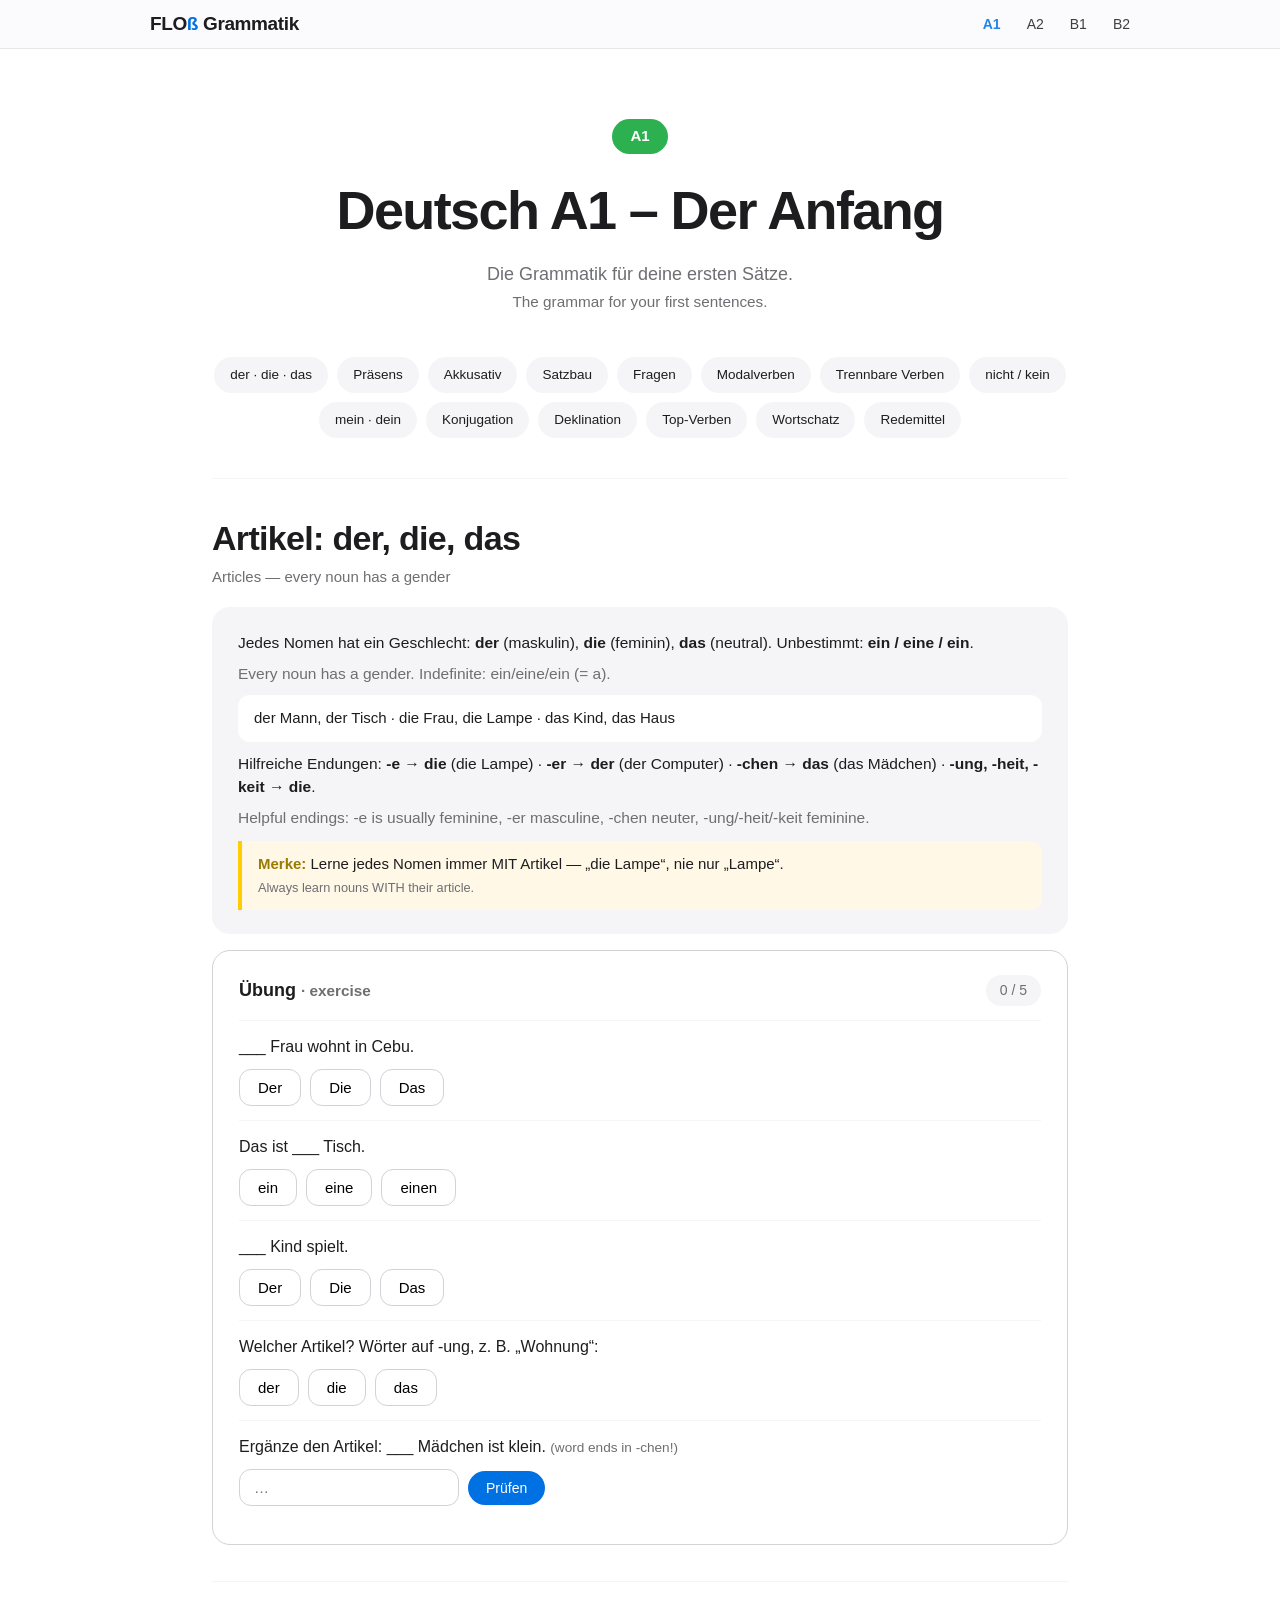
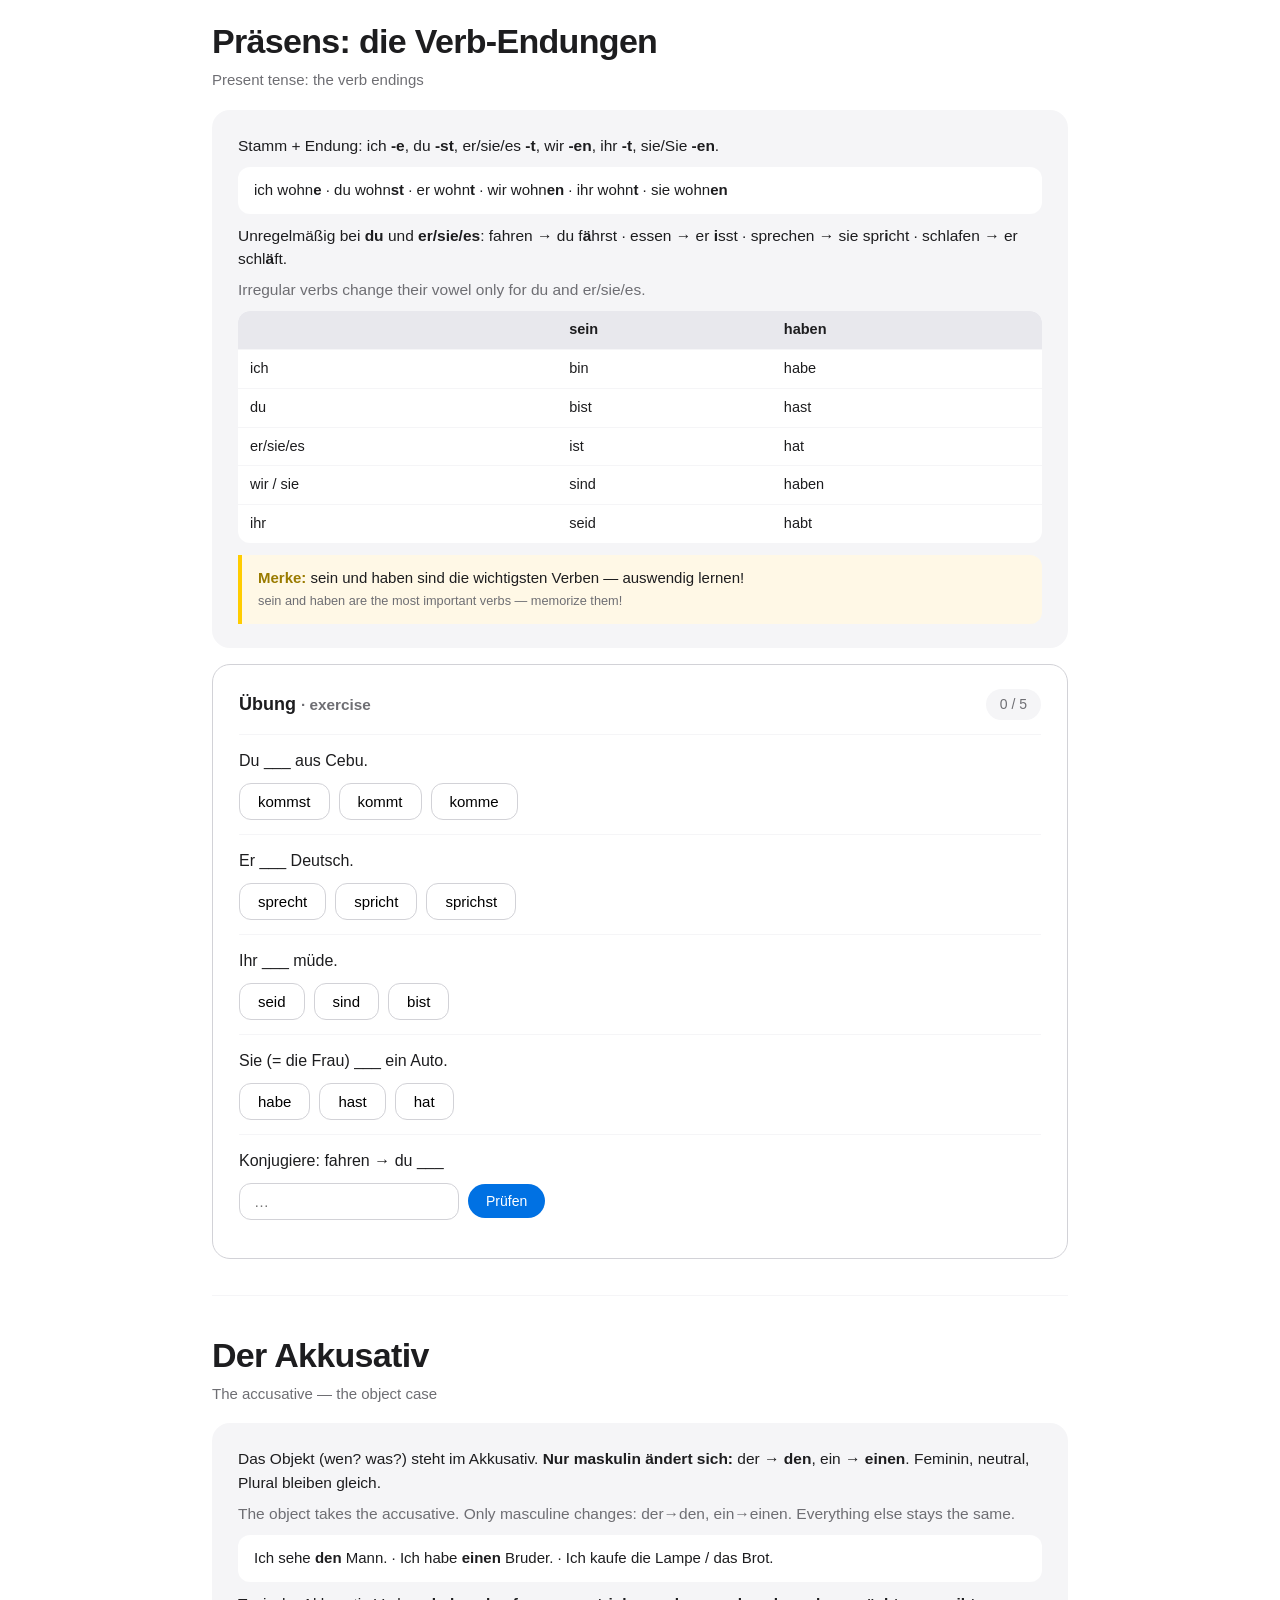
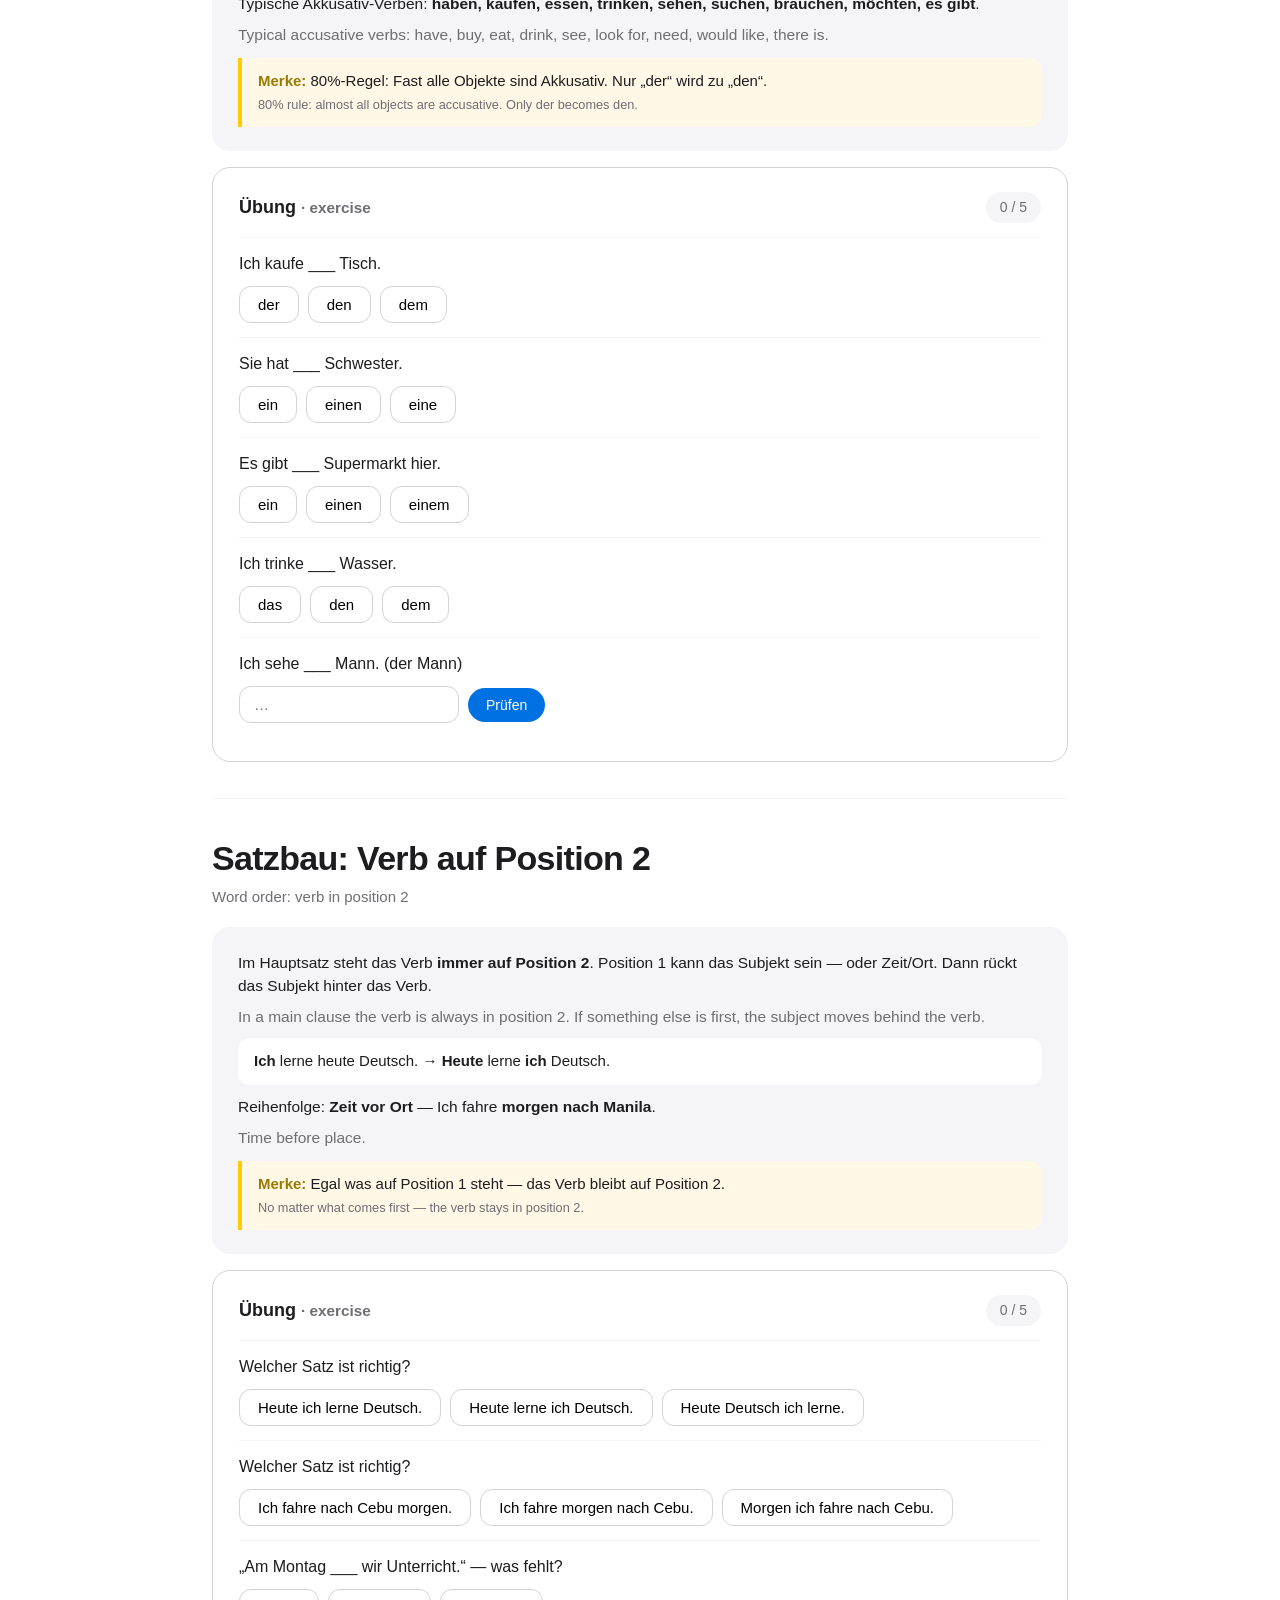
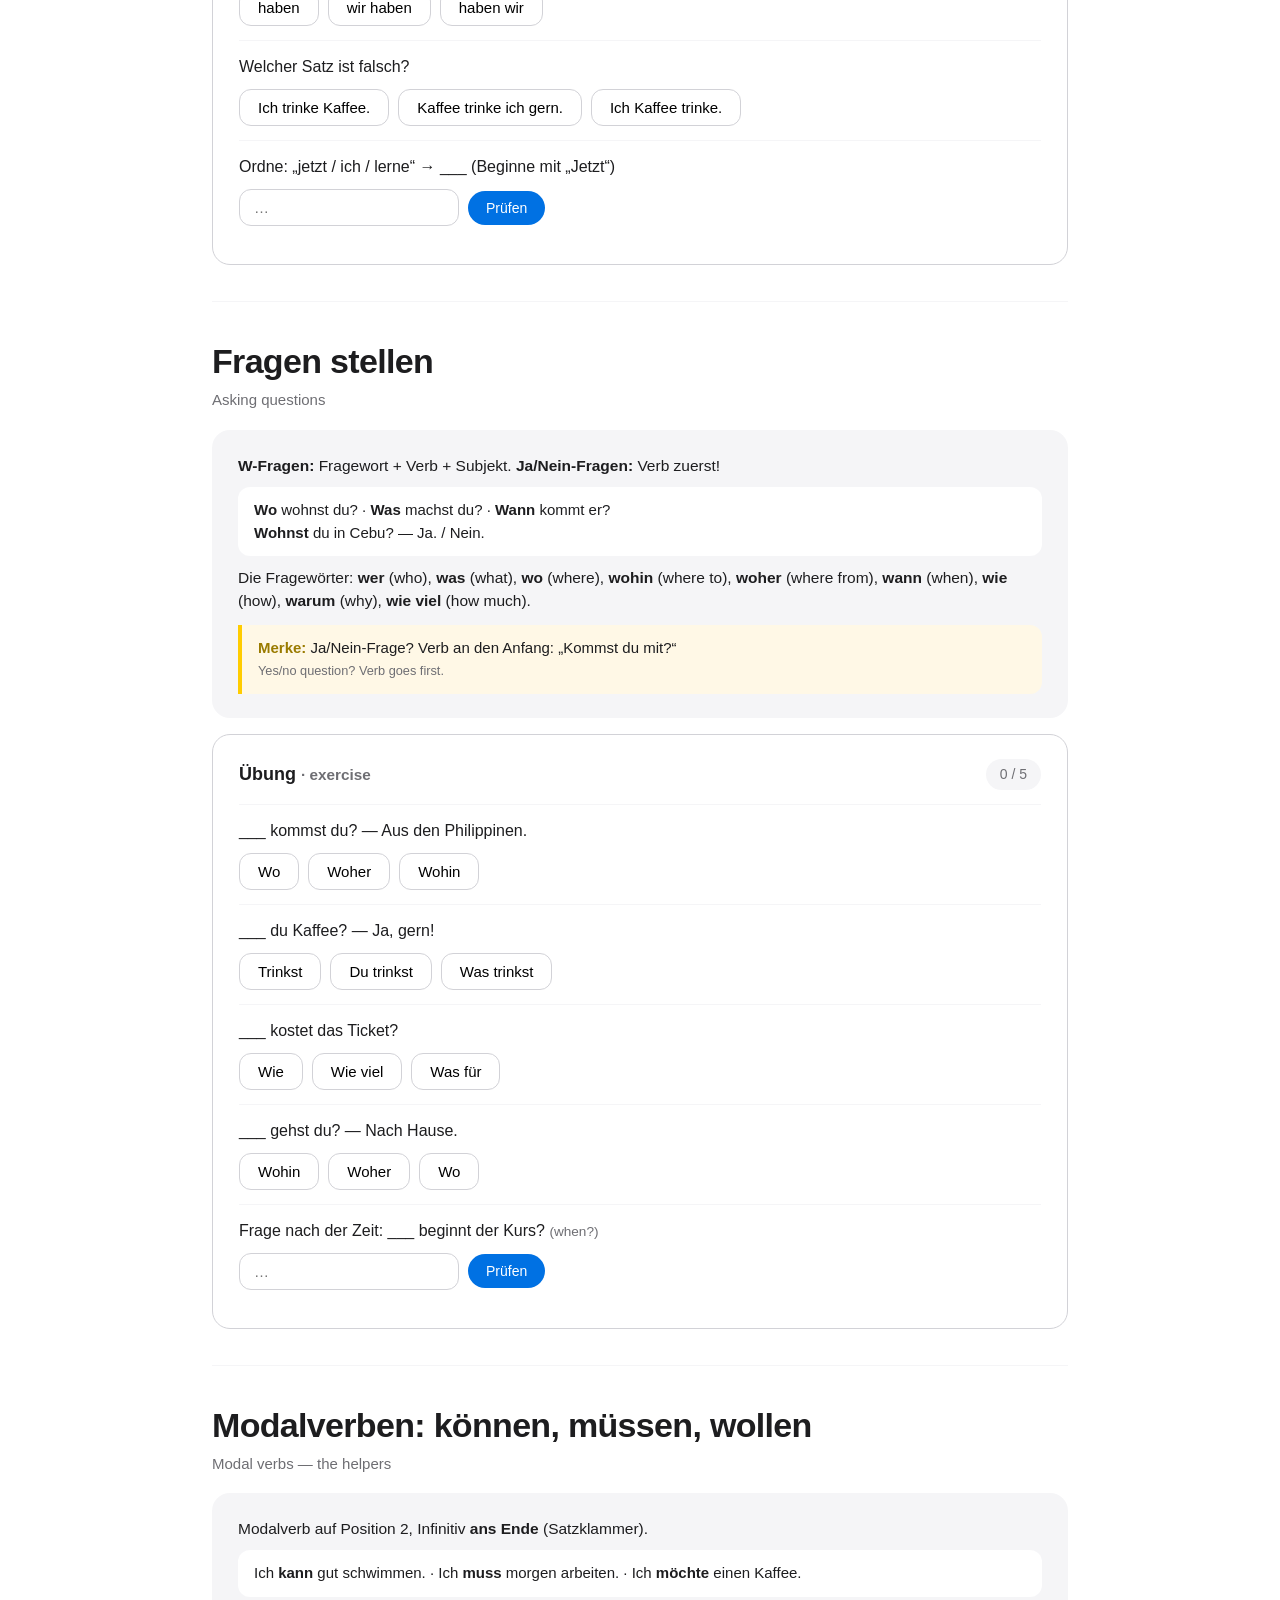
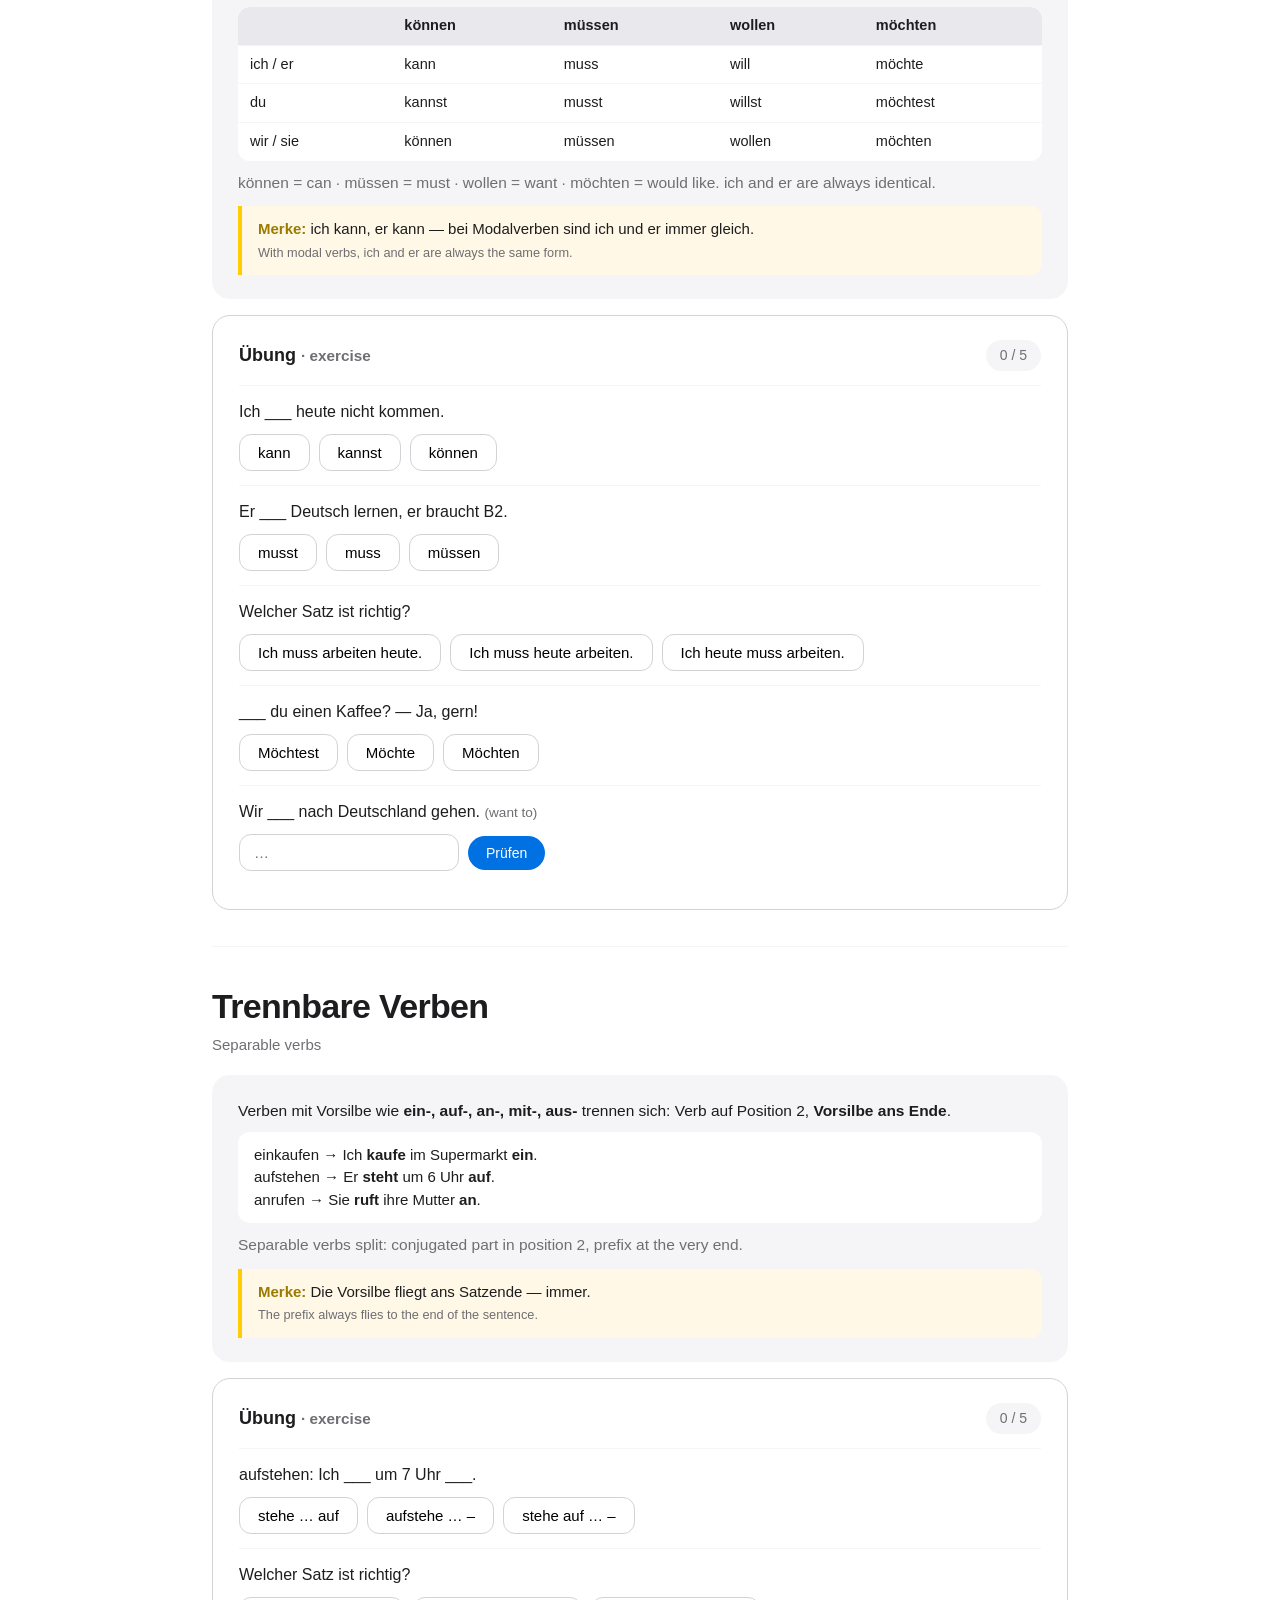
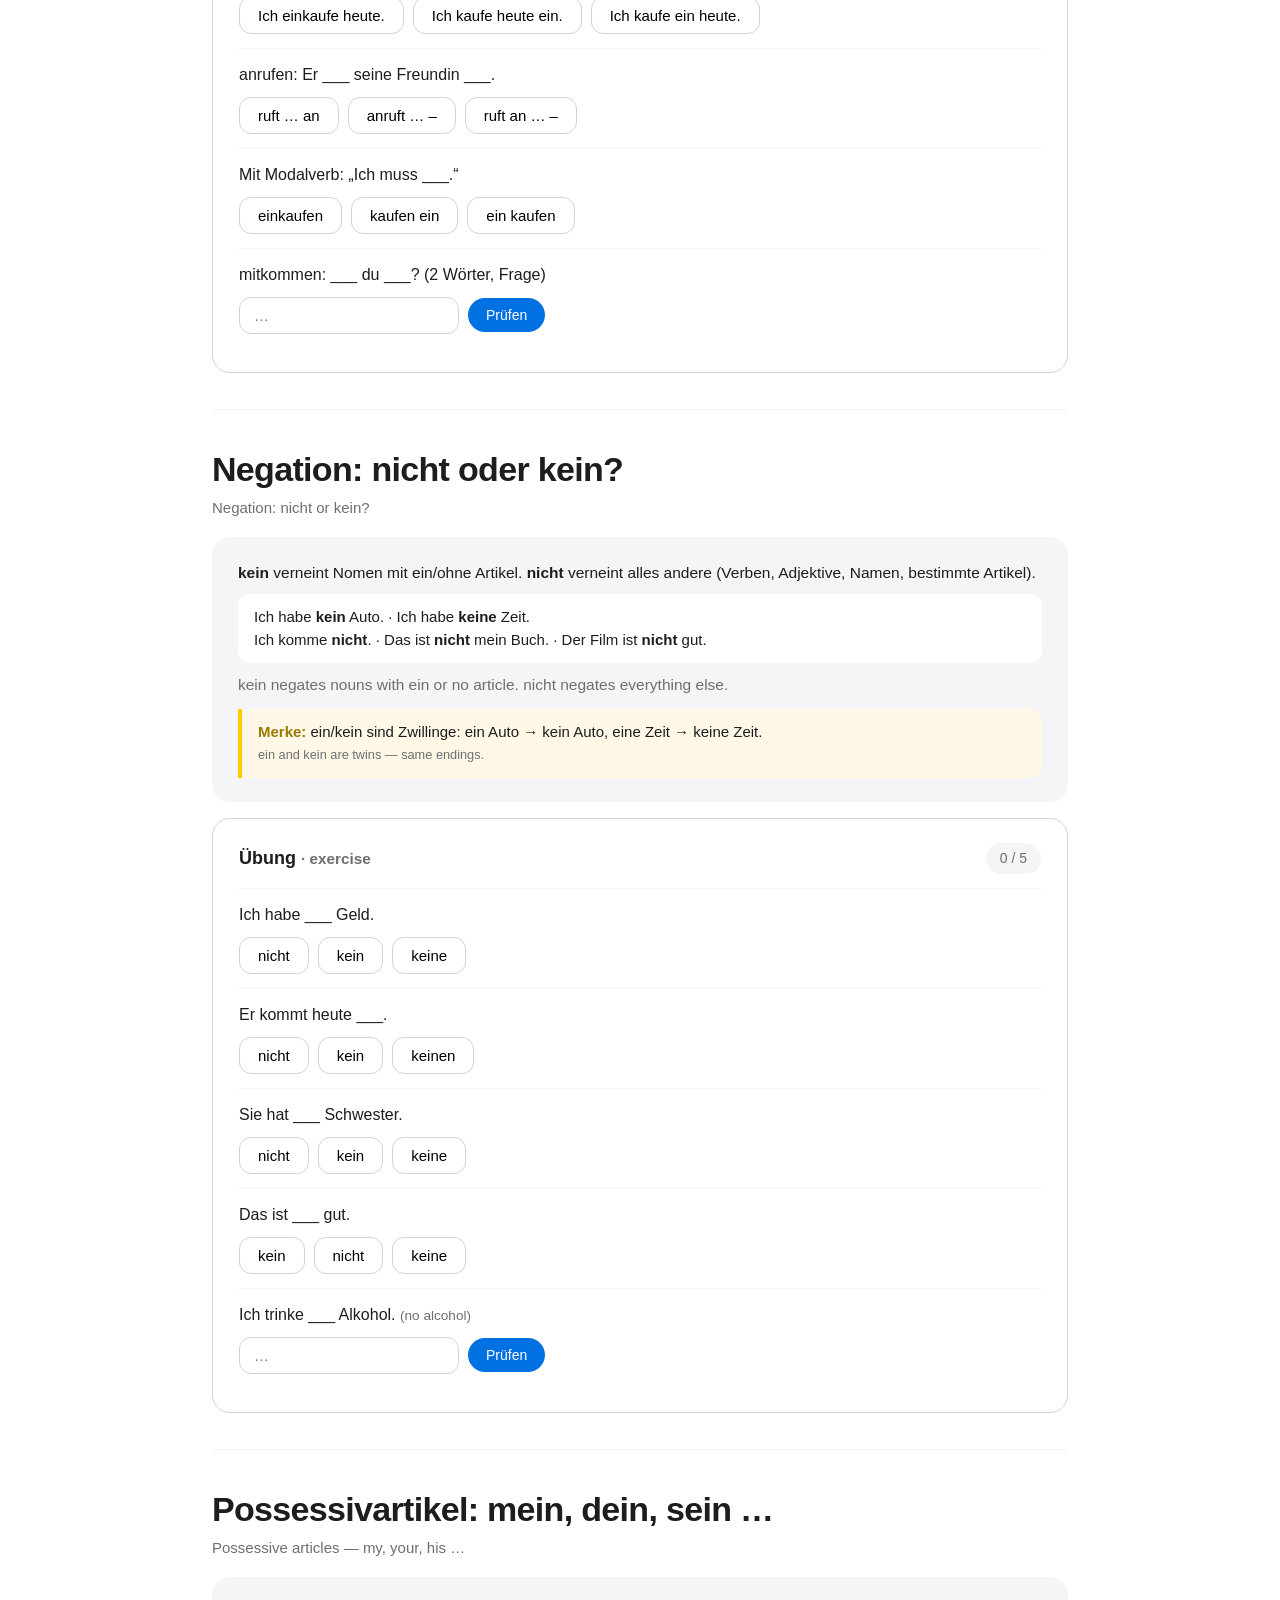
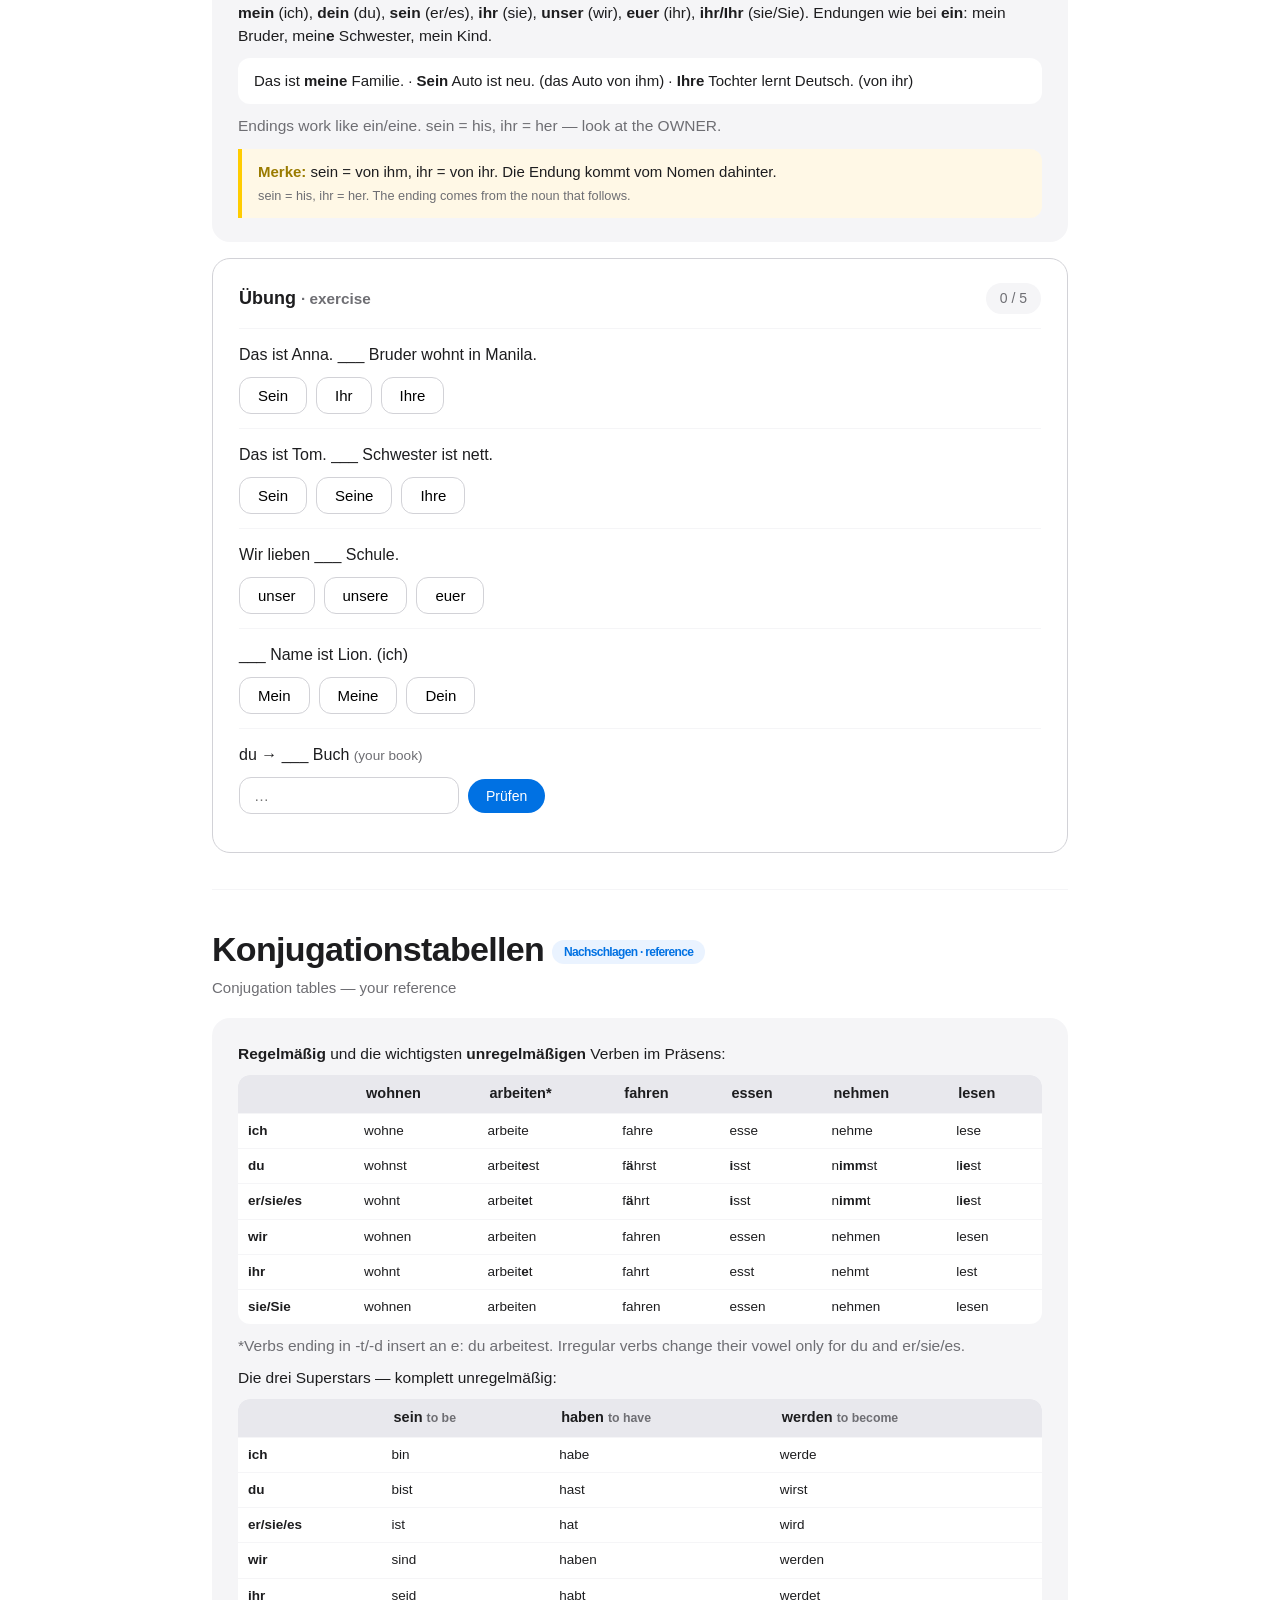
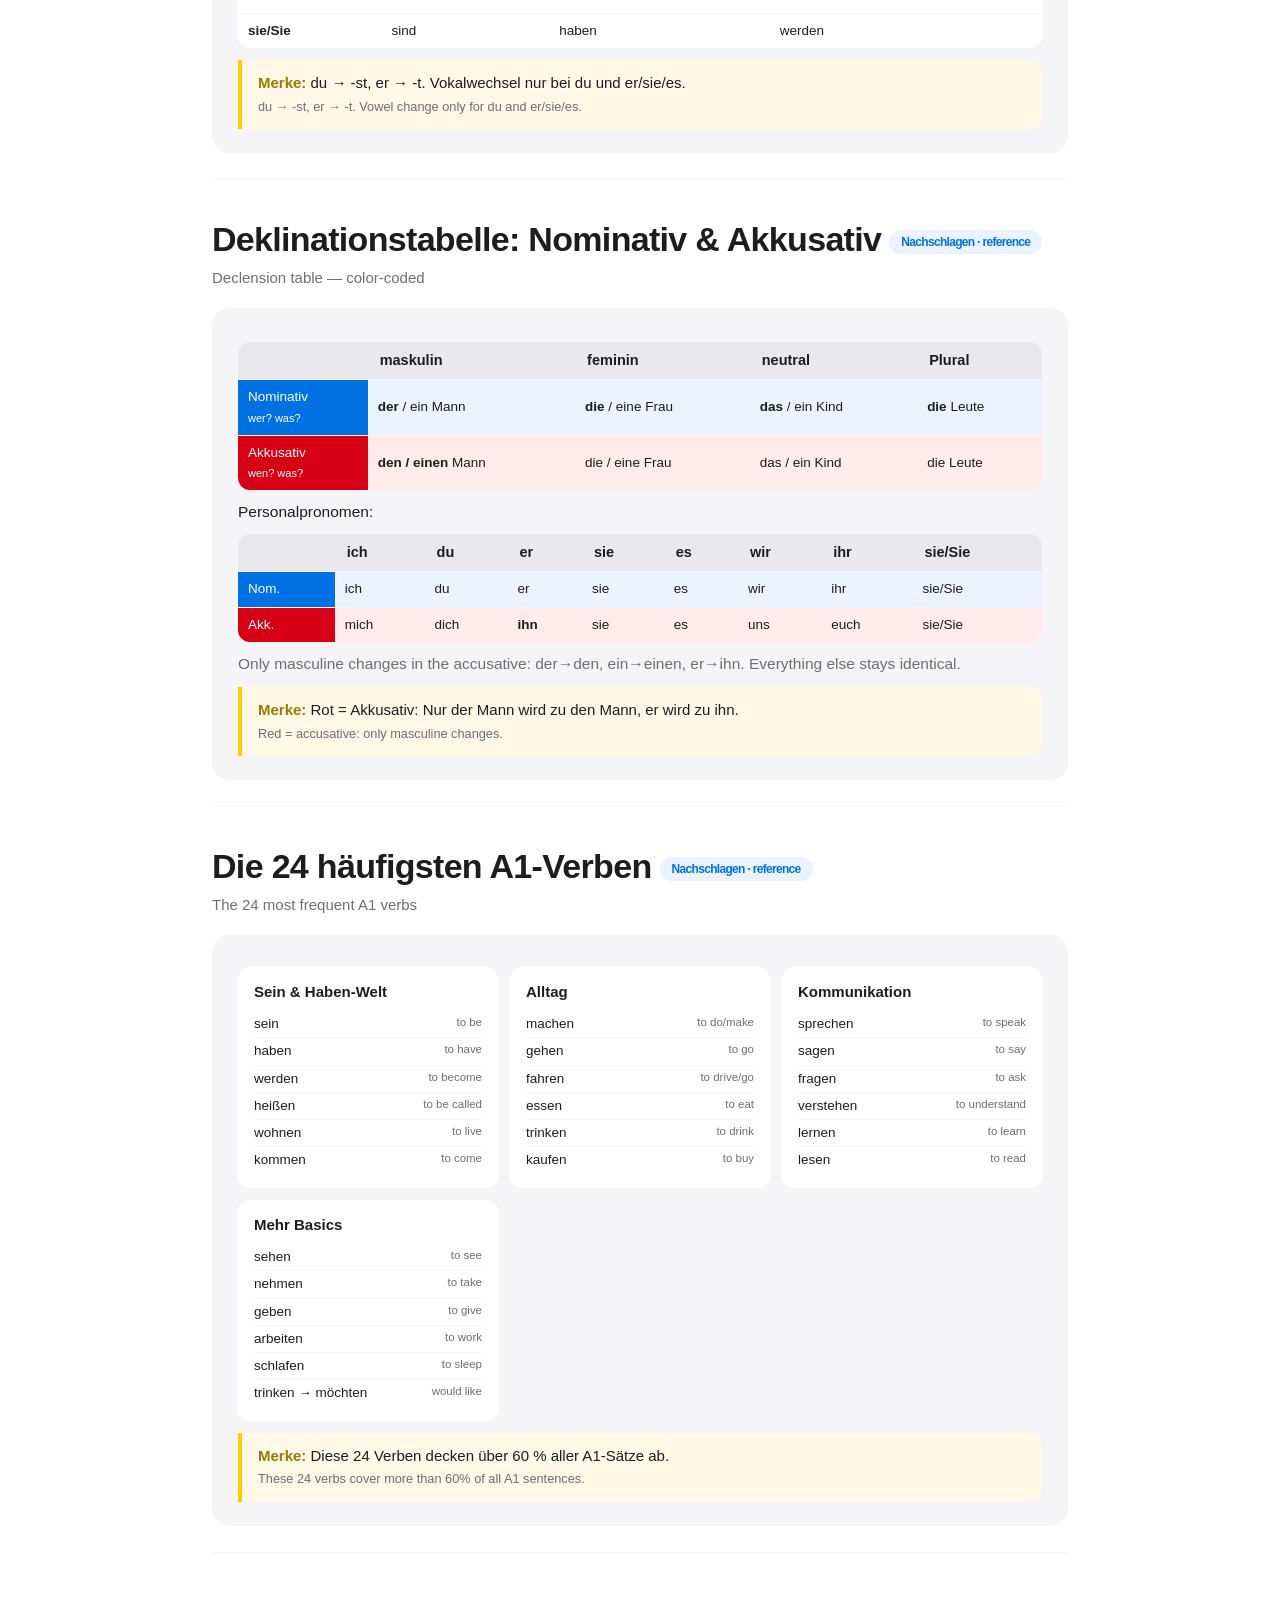
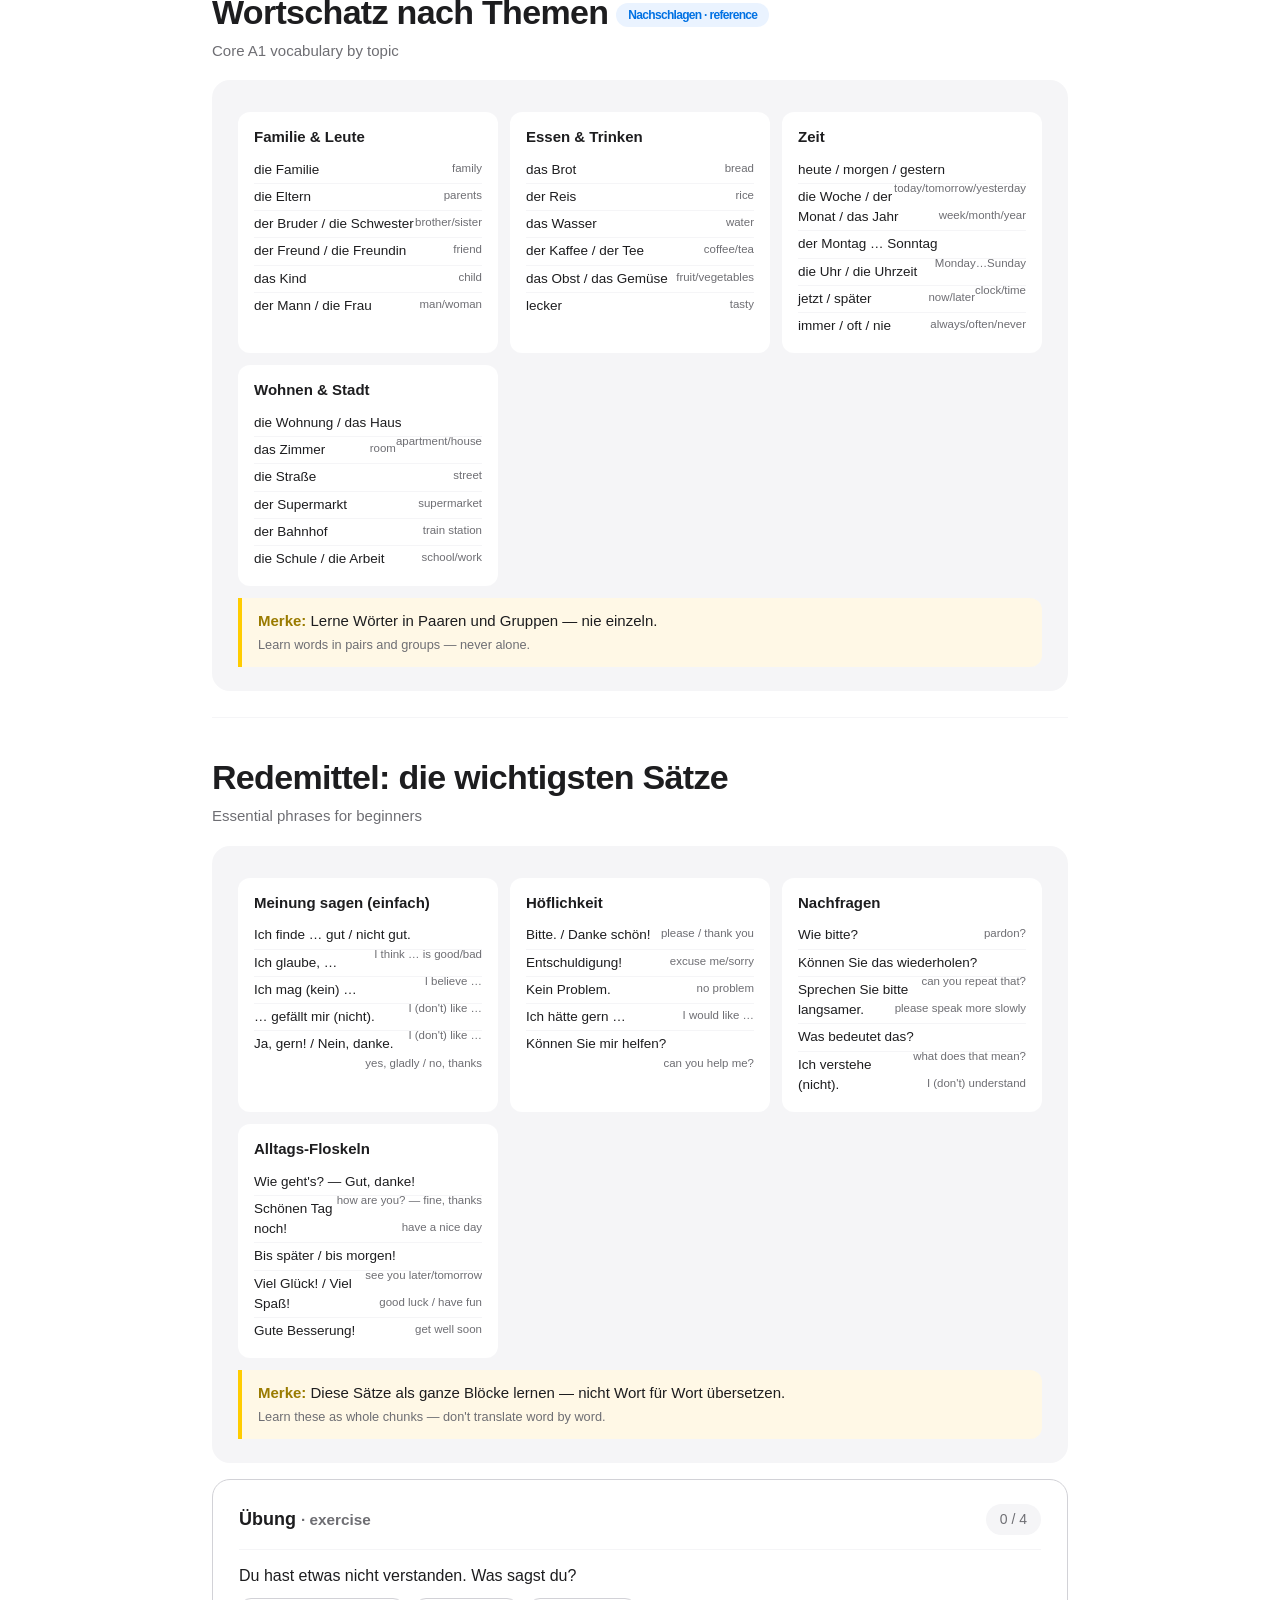
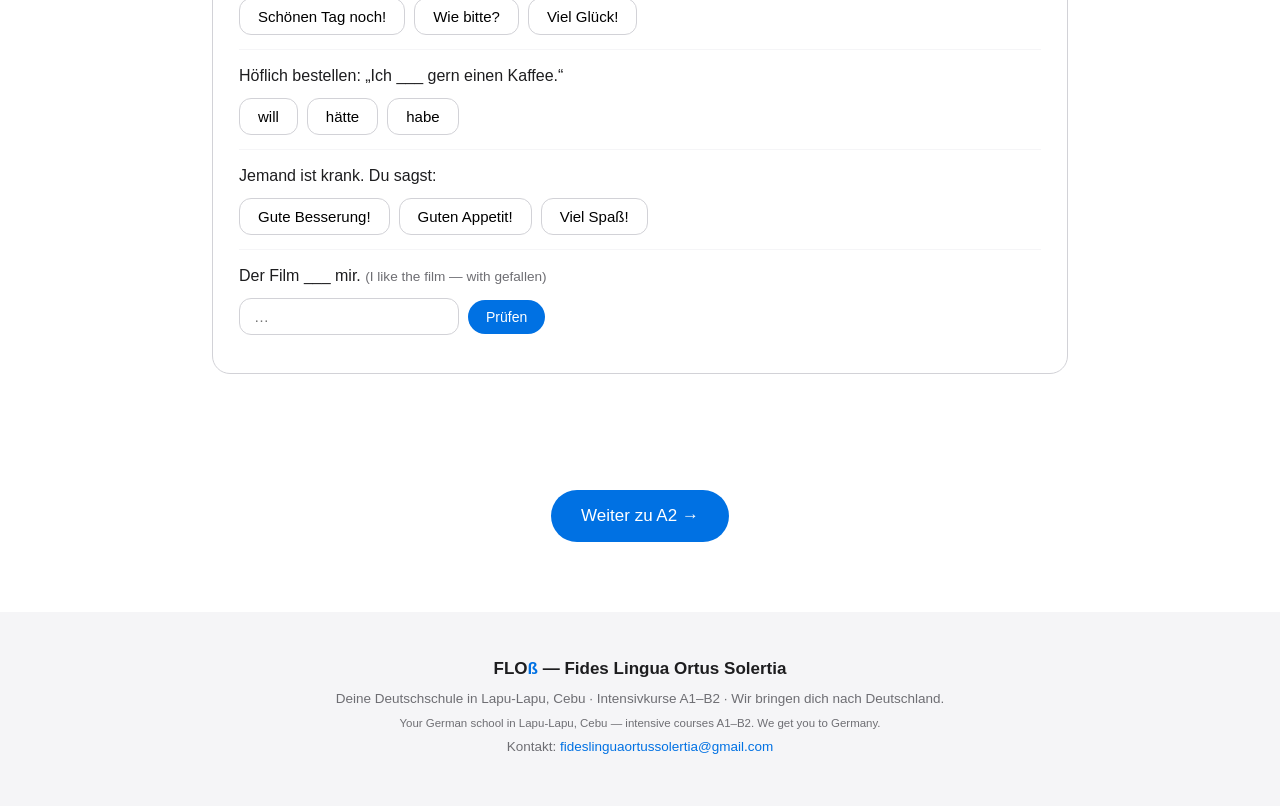
==== a1.html @ a2126c85 "Add files via upload" ====
<!DOCTYPE html>
<html lang="de">
<head>
<meta charset="utf-8">
<meta name="viewport" content="width=device-width, initial-scale=1">
<title>Deutsch A1 – FLOß Grammatik</title>
<link rel="stylesheet" href="styles.css">
</head>
<body>
<nav><div class="nav-inner">
  <a class="nav-logo" href="index.html">FLO<span>ß</span> Grammatik</a>
  <ul class="nav-links">
    <li><a href="a1.html" class="active">A1</a></li>
    <li><a href="a2.html" >A2</a></li>
    <li><a href="b1.html" >B1</a></li>
    <li><a href="b2.html" >B2</a></li>
  </ul>
</div></nav>
<header class="lvl-hero" id="lvl-hero"></header>
<div class="chipbar" id="chipbar"></div>
<main class="wrap" id="topics"></main>
<div class="next-level" id="nextlvl"></div>
<footer>
  <div class="flogo">FLO<span>ß</span> — Fides Lingua Ortus Solertia</div>
  <p>Deine Deutschschule in Lapu-Lapu, Cebu · Intensivkurse A1–B2 · Wir bringen dich nach Deutschland.</p>
  <p class="en">Your German school in Lapu-Lapu, Cebu — intensive courses A1–B2. We get you to Germany.</p>
  <p>Kontakt: <a href="mailto:fideslinguaortussolertia@gmail.com">fideslinguaortussolertia@gmail.com</a></p>
</footer>
<script src="data-a1.js"></script>
<script src="engine.js"></script>
</body>
</html>
---- styles.css ----
:root{
  --bg:#ffffff; --bg2:#f5f5f7; --text:#1d1d1f; --sec:#6e6e73; --line:#d2d2d7;
  --blue:#0071e3; --a1:#30d158; --a2:#0a84ff; --b1:#bf5af2; --b2:#ff9f0a;
  --ok:#30d158; --err:#ff453a; --radius:18px;
}
*{margin:0;padding:0;box-sizing:border-box}
html{scroll-behavior:smooth}
body{font-family:-apple-system,BlinkMacSystemFont,"SF Pro Display","SF Pro Text","Segoe UI",Roboto,Helvetica,Arial,sans-serif;background:var(--bg);color:var(--text);-webkit-font-smoothing:antialiased;line-height:1.5}
.en{color:var(--sec);font-size:.85em}

/* Nav */
nav{position:sticky;top:0;z-index:100;backdrop-filter:saturate(180%) blur(20px);-webkit-backdrop-filter:saturate(180%) blur(20px);background:rgba(251,251,253,.82);border-bottom:1px solid rgba(0,0,0,.08)}
.nav-inner{max-width:1024px;margin:0 auto;display:flex;align-items:center;justify-content:space-between;padding:0 22px;height:48px}
.nav-logo{font-weight:700;font-size:19px;letter-spacing:-.02em;text-decoration:none;color:var(--text)}
.nav-logo span{color:var(--blue)}
.nav-links{display:flex;gap:26px;list-style:none}
.nav-links a{text-decoration:none;color:var(--text);font-size:14px;opacity:.85}
.nav-links a:hover{opacity:1;color:var(--blue)}
.nav-links a.active{color:var(--blue);font-weight:600}

/* Hero */
.hero{text-align:center;padding:96px 22px 72px}
.hero h1{font-size:clamp(40px,7vw,72px);font-weight:700;letter-spacing:-.03em;line-height:1.05}
.hero h1 .grad{background:linear-gradient(90deg,#0a84ff,#bf5af2,#ff9f0a);-webkit-background-clip:text;background-clip:text;color:transparent}
.hero p.sub{font-size:clamp(18px,2.6vw,26px);color:var(--sec);margin:18px auto 8px;max-width:640px;font-weight:400}
.hero p.suben{font-size:15px;color:var(--sec);opacity:.75;max-width:560px;margin:0 auto}
.cta{display:inline-block;margin-top:30px;background:var(--blue);color:#fff;text-decoration:none;padding:13px 30px;border-radius:980px;font-size:17px;font-weight:500;transition:transform .15s}
.cta:hover{transform:scale(1.04)}
.cta.ghost{background:transparent;color:var(--blue);border:1px solid var(--blue);margin-left:10px}

/* Level cards */
.levels{max-width:1024px;margin:0 auto;padding:30px 22px 90px;display:grid;grid-template-columns:repeat(auto-fit,minmax(220px,1fr));gap:20px}
.lvl-card{border-radius:var(--radius);padding:34px 26px;color:#fff;text-decoration:none;transition:transform .2s,box-shadow .2s;box-shadow:0 4px 20px rgba(0,0,0,.08)}
.lvl-card:hover{transform:translateY(-6px);box-shadow:0 14px 34px rgba(0,0,0,.16)}
.lvl-card .big{font-size:44px;font-weight:700;letter-spacing:-.02em}
.lvl-card .name{font-size:19px;font-weight:600;margin-top:4px}
.lvl-card .desc{font-size:13.5px;opacity:.92;margin-top:8px;line-height:1.4}
.bg-a1{background:linear-gradient(135deg,#2db150,#7ae582)}
.bg-a2{background:linear-gradient(135deg,#0a5bd3,#4aa8ff)}
.bg-b1{background:linear-gradient(135deg,#8e2de2,#cf6bff)}
.bg-b2{background:linear-gradient(135deg,#e0770a,#ffc04d)}

/* Section */
.wrap{max-width:900px;margin:0 auto;padding:0 22px}
.lvl-hero{text-align:center;padding:70px 22px 34px}
.lvl-hero .badge{display:inline-block;color:#fff;font-weight:700;font-size:15px;padding:6px 18px;border-radius:980px;margin-bottom:16px}
.lvl-hero h1{font-size:clamp(32px,5.5vw,54px);font-weight:700;letter-spacing:-.03em}
.lvl-hero p{color:var(--sec);font-size:18px;margin-top:10px}
.chipbar{display:flex;flex-wrap:wrap;gap:9px;justify-content:center;padding:8px 22px 40px;max-width:900px;margin:0 auto}
.chipbar a{text-decoration:none;font-size:13.5px;color:var(--text);background:var(--bg2);padding:7px 15px;border-radius:980px;border:1px solid transparent}
.chipbar a:hover{border-color:var(--line);background:#ececef}

/* Topic */
.topic{padding:34px 0 10px;border-top:1px solid var(--bg2)}
.topic h2{font-size:clamp(24px,3.6vw,34px);font-weight:700;letter-spacing:-.02em}
.topic .ten{color:var(--sec);font-size:15px;margin:2px 0 18px}
.card{background:var(--bg2);border-radius:var(--radius);padding:24px 26px;margin-bottom:16px}
.card p{margin-bottom:8px;font-size:15.5px}
.card p:last-child{margin-bottom:0}
.card .ex{background:#fff;border-radius:12px;padding:12px 16px;margin:10px 0;font-size:15px}
.card table{width:100%;border-collapse:collapse;margin:10px 0;background:#fff;border-radius:12px;overflow:hidden;font-size:14.5px}
.card th{background:#e8e8ed;text-align:left;padding:8px 12px;font-weight:600}
.card td{padding:8px 12px;border-top:1px solid var(--bg2)}
.merk{background:#fff8e6;border-left:4px solid #ffcc00;border-radius:0 12px 12px 0;padding:12px 16px;margin-top:12px;font-size:15px}
.merk b{color:#9a7b00}

/* Quiz */
.quiz{background:#fff;border:1px solid var(--line);border-radius:var(--radius);padding:24px 26px;margin:6px 0 26px}
.quiz-head{display:flex;justify-content:space-between;align-items:center;margin-bottom:14px}
.quiz-head h3{font-size:18px;font-weight:600}
.score{font-size:14px;color:var(--sec);background:var(--bg2);padding:5px 14px;border-radius:980px}
.q{padding:14px 0;border-top:1px solid var(--bg2)}
.q .qtext{font-size:16px;font-weight:500;margin-bottom:10px}
.opts{display:flex;flex-wrap:wrap;gap:9px}
.opts button{font-family:inherit;font-size:15px;padding:9px 18px;border-radius:12px;border:1.5px solid var(--line);background:#fff;cursor:pointer;transition:all .15s}
.opts button:hover:not(:disabled){border-color:var(--blue);color:var(--blue)}
.opts button.ok{background:#e8fbee;border-color:var(--ok);color:#1a7a3a;font-weight:600}
.opts button.err{background:#ffecea;border-color:var(--err);color:#c22;text-decoration:line-through}
.opts button:disabled{cursor:default;opacity:.85}
.gapline{display:flex;gap:9px;flex-wrap:wrap;align-items:center}
.gapline input{font-family:inherit;font-size:15px;padding:9px 14px;border-radius:12px;border:1.5px solid var(--line);min-width:170px;outline:none}
.gapline input:focus{border-color:var(--blue)}
.gapline input.ok{border-color:var(--ok);background:#e8fbee}
.gapline input.err{border-color:var(--err);background:#ffecea}
.gapline button{font-family:inherit;font-size:14px;padding:9px 18px;border-radius:980px;border:none;background:var(--blue);color:#fff;cursor:pointer}
.fb{font-size:14px;margin-top:9px;display:none}
.fb.show{display:block}
.fb.good{color:#1a7a3a}
.fb.bad{color:#c22}
.fb .en{font-size:13px}

/* Footer */
footer{background:var(--bg2);margin-top:70px;padding:44px 22px;text-align:center;font-size:13.5px;color:var(--sec)}
footer .flogo{font-weight:700;font-size:17px;color:var(--text);margin-bottom:8px}
footer .flogo span{color:var(--blue)}
footer a{color:var(--blue);text-decoration:none}
footer p{margin-bottom:5px}
.next-level{text-align:center;margin:50px 0 20px}
@media(max-width:640px){.nav-links{gap:14px}.nav-links a{font-size:12.5px}}

/* Fall-Farben (Kasus) */
.thn{background:#0071e3!important;color:#fff}.tha{background:#d70015!important;color:#fff}
.thd{background:#248a3d!important;color:#fff}.thg{background:#8944ab!important;color:#fff}
.tdn{background:#eaf3ff!important}.tda{background:#ffebe9!important}
.tdd{background:#e9f8ee!important}.tdg{background:#f5ebfa!important}
.wn{color:#0071e3;font-weight:600}.wa{color:#d70015;font-weight:600}
.wd{color:#248a3d;font-weight:600}.wg{color:#8944ab;font-weight:600}
.ref-badge{display:inline-block;font-size:12px;font-weight:600;color:#0071e3;background:#eaf3ff;padding:3px 12px;border-radius:980px;margin-left:8px;vertical-align:middle}
.card table.wide td{font-size:13.5px;padding:7px 10px}
.vgrid{display:grid;grid-template-columns:repeat(auto-fit,minmax(240px,1fr));gap:12px;margin-top:8px}
.vbox{background:#fff;border-radius:12px;padding:14px 16px}
.vbox h4{font-size:15px;margin-bottom:8px;color:#1d1d1f}
.vbox ul{list-style:none;padding:0}
.vbox li{font-size:13.5px;padding:3px 0;border-bottom:1px solid #f5f5f7}
.vbox li:last-child{border-bottom:none}
.vbox li .en{float:right;font-style:normal}
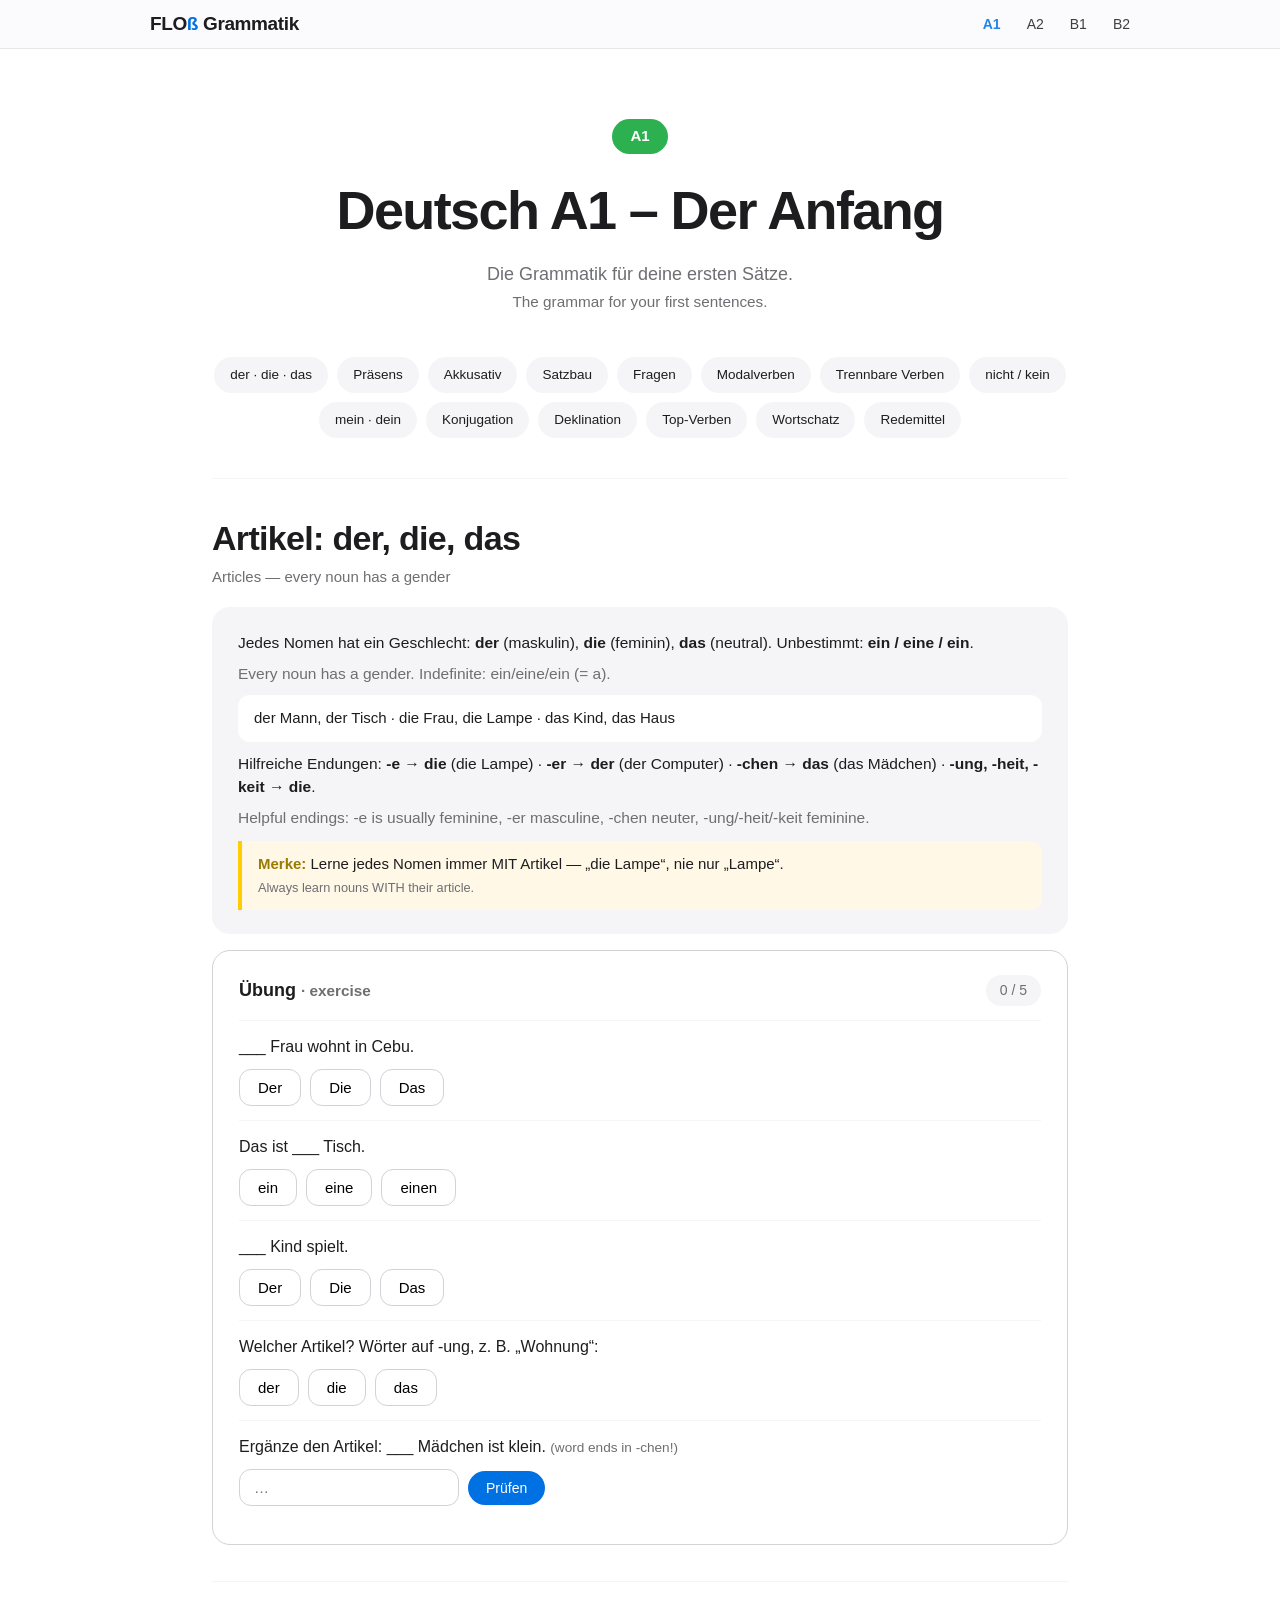
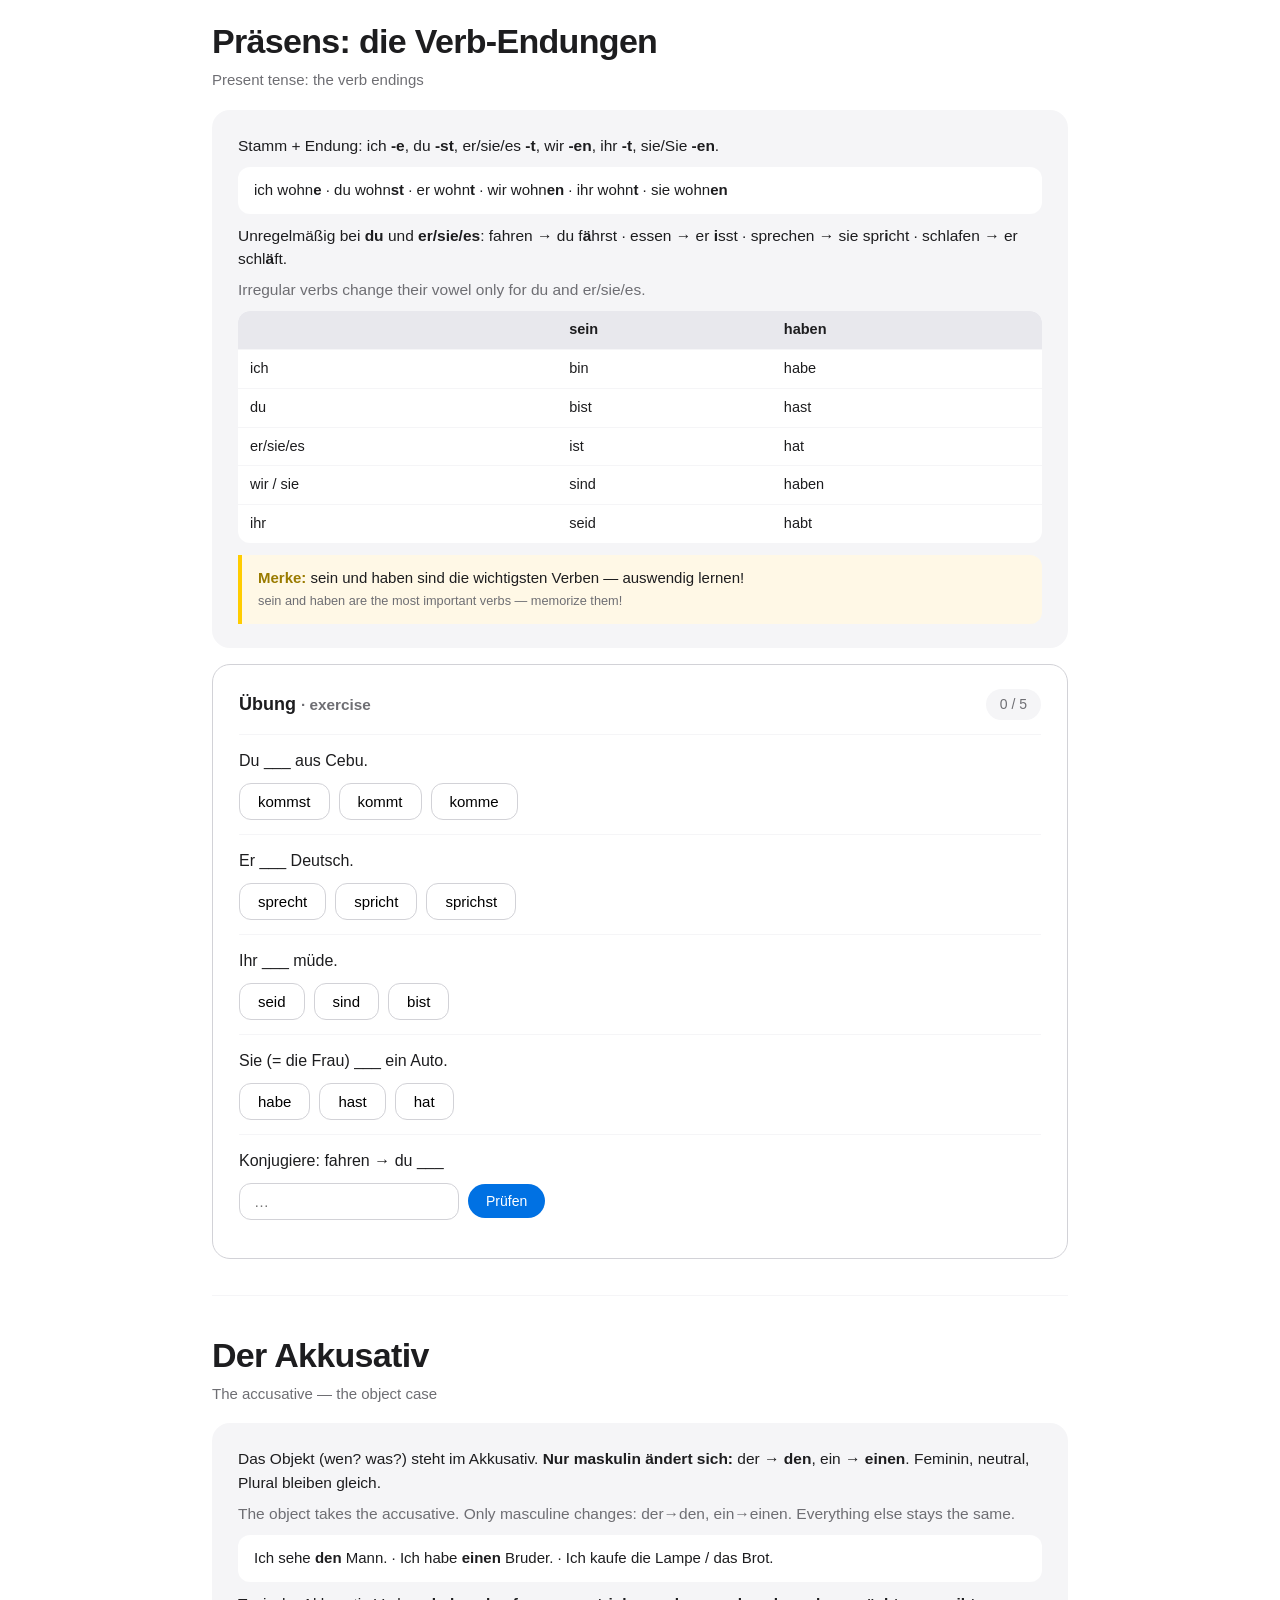
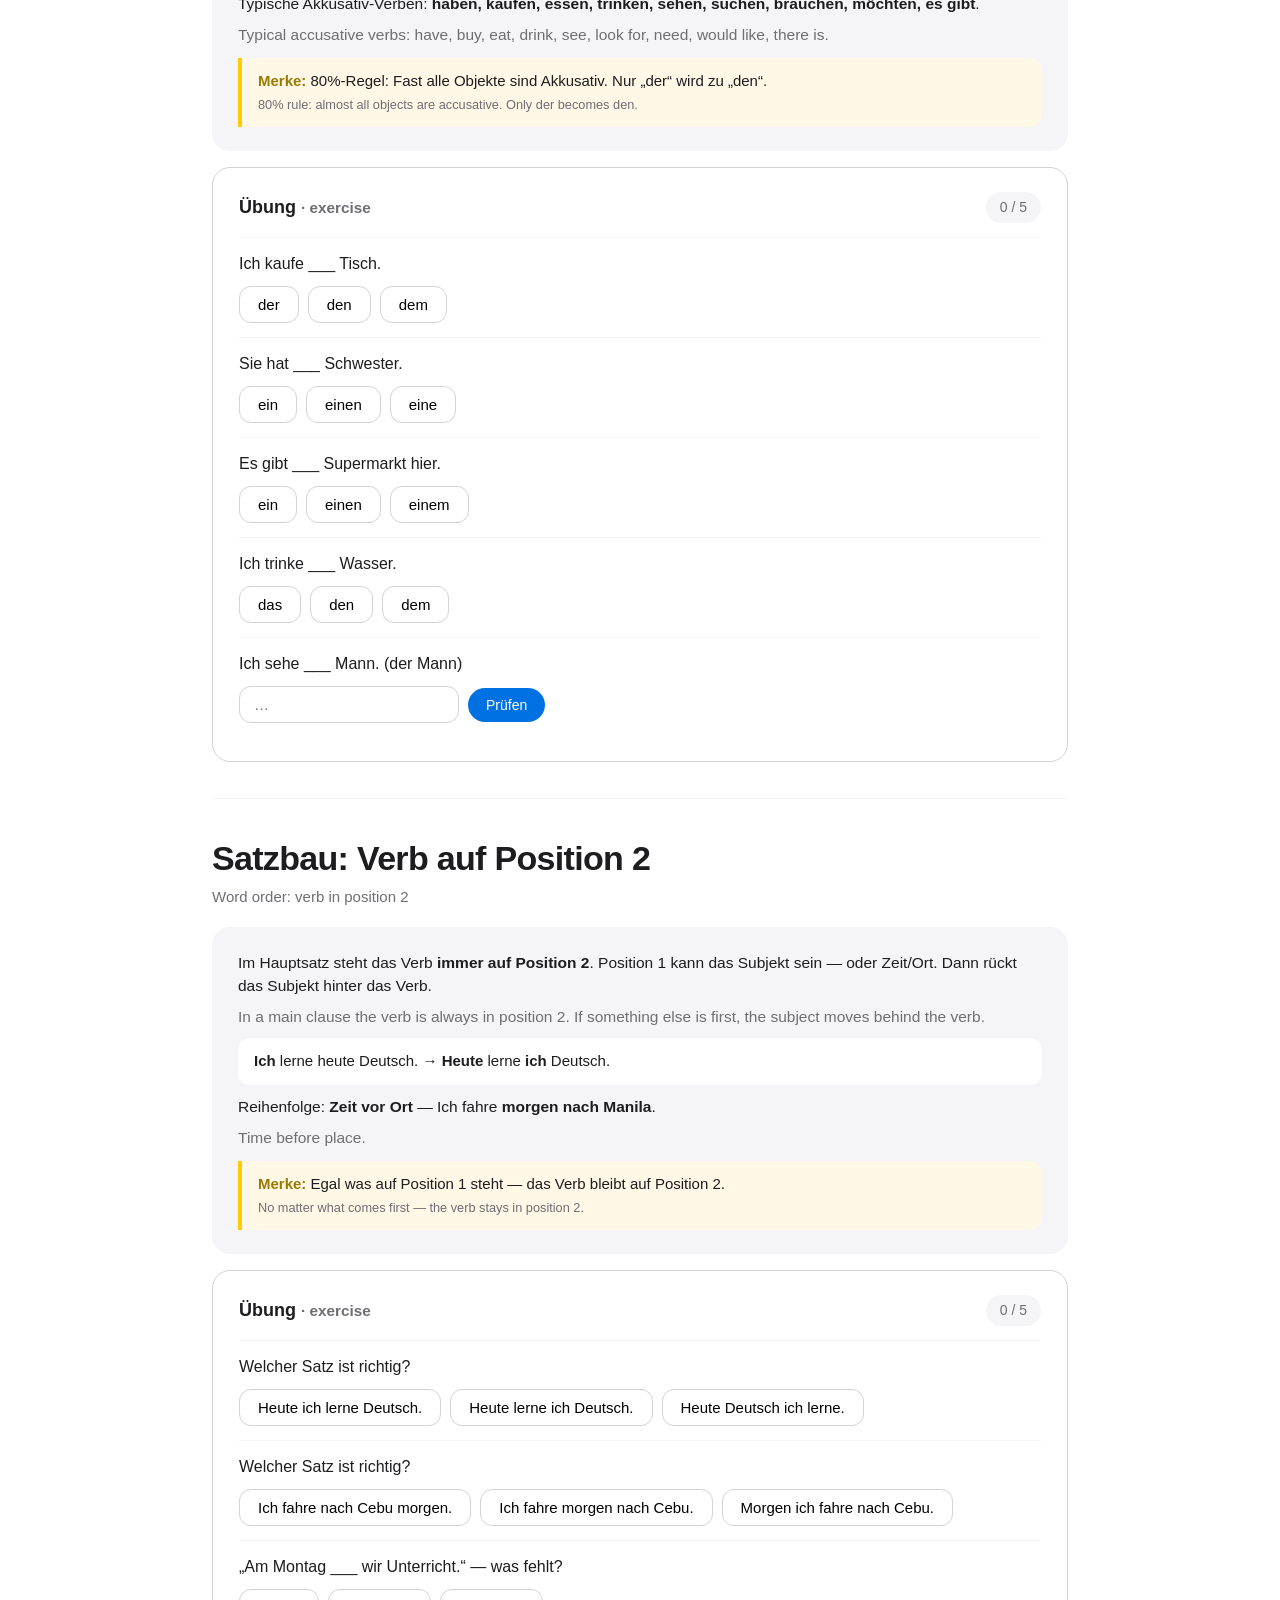
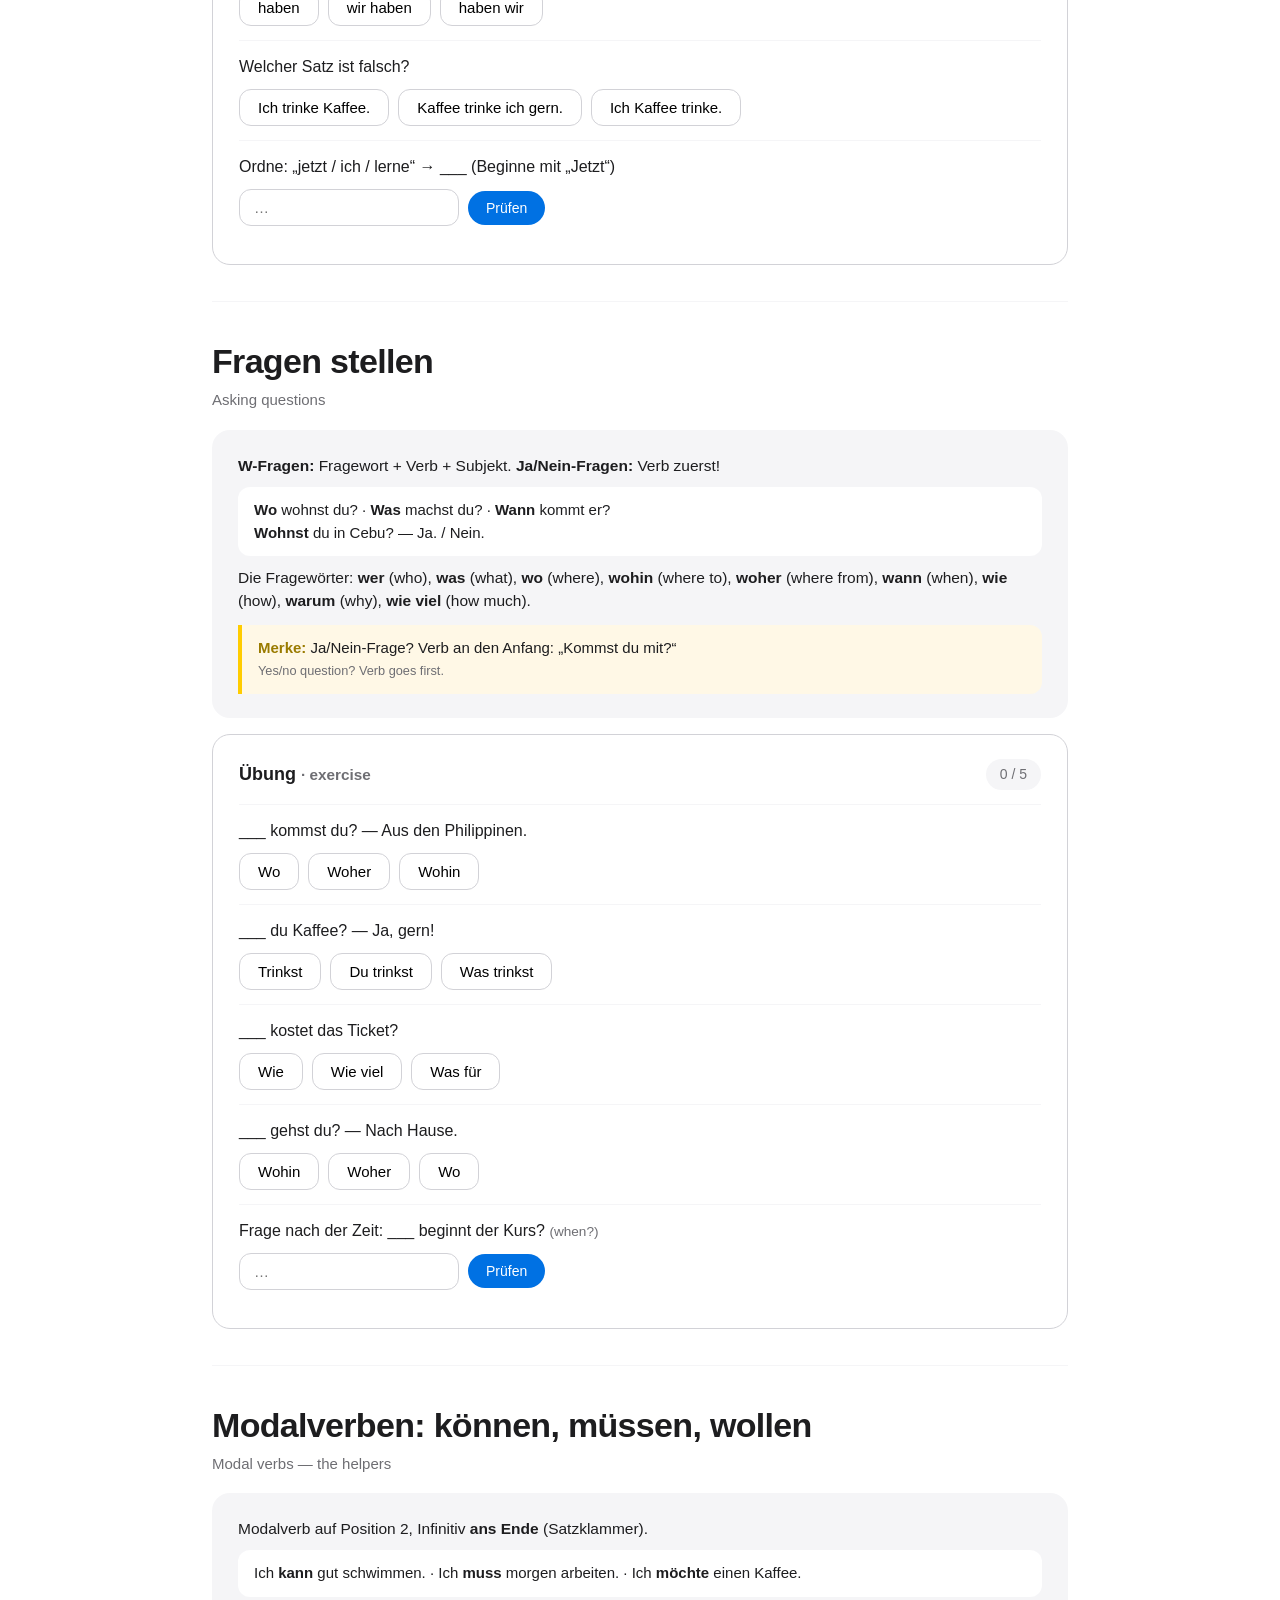
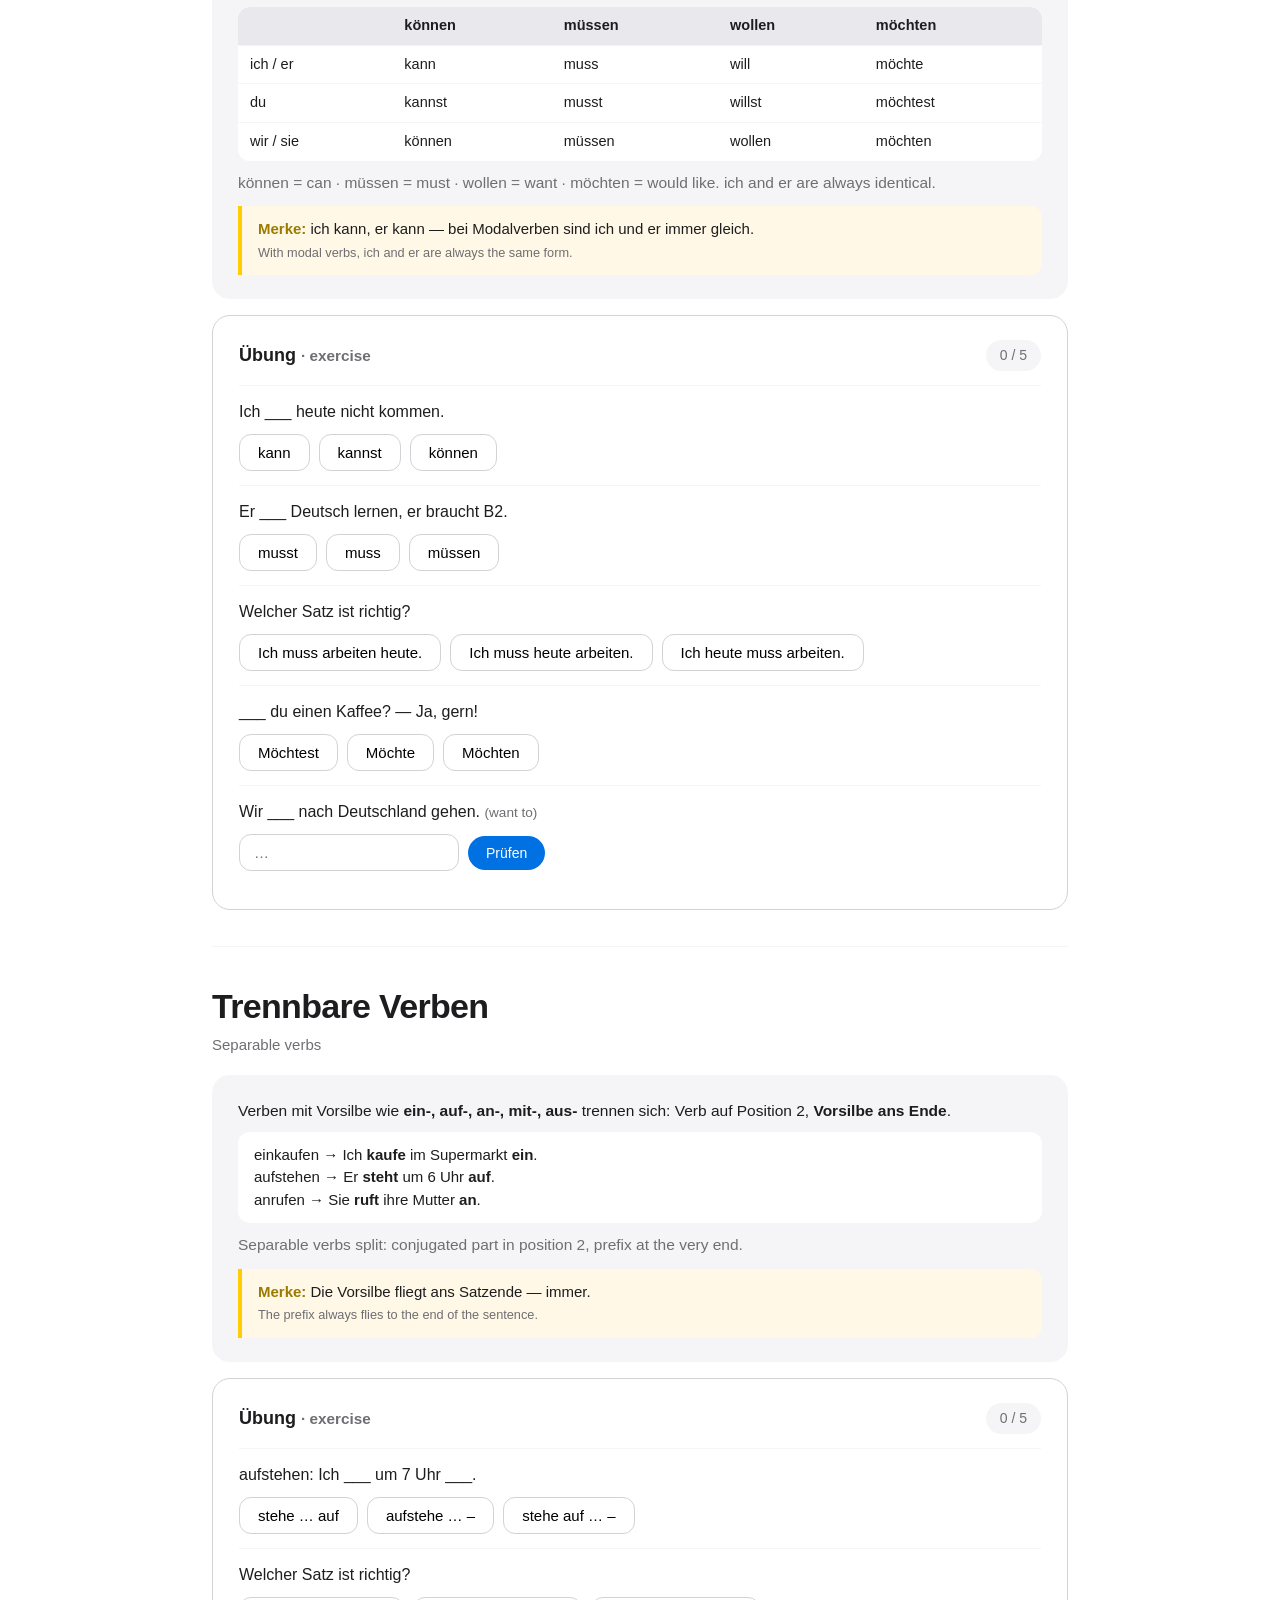
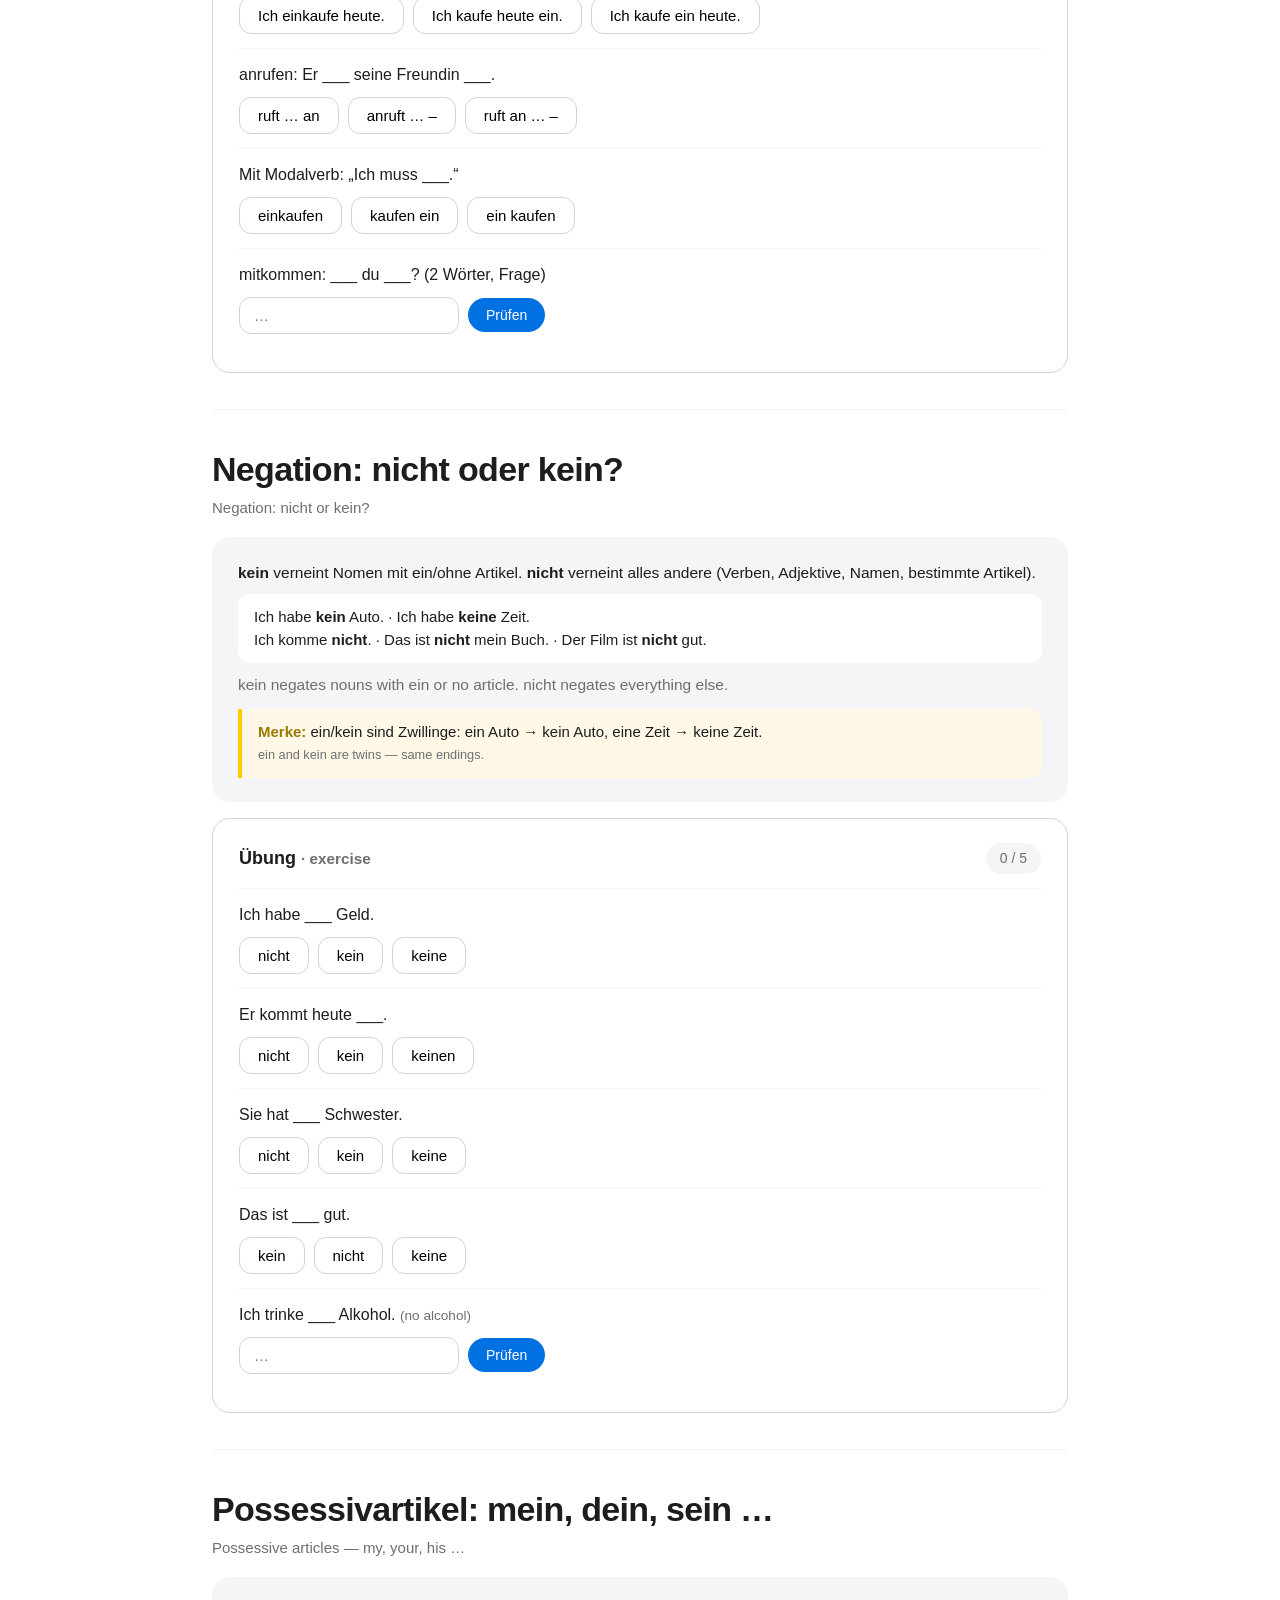
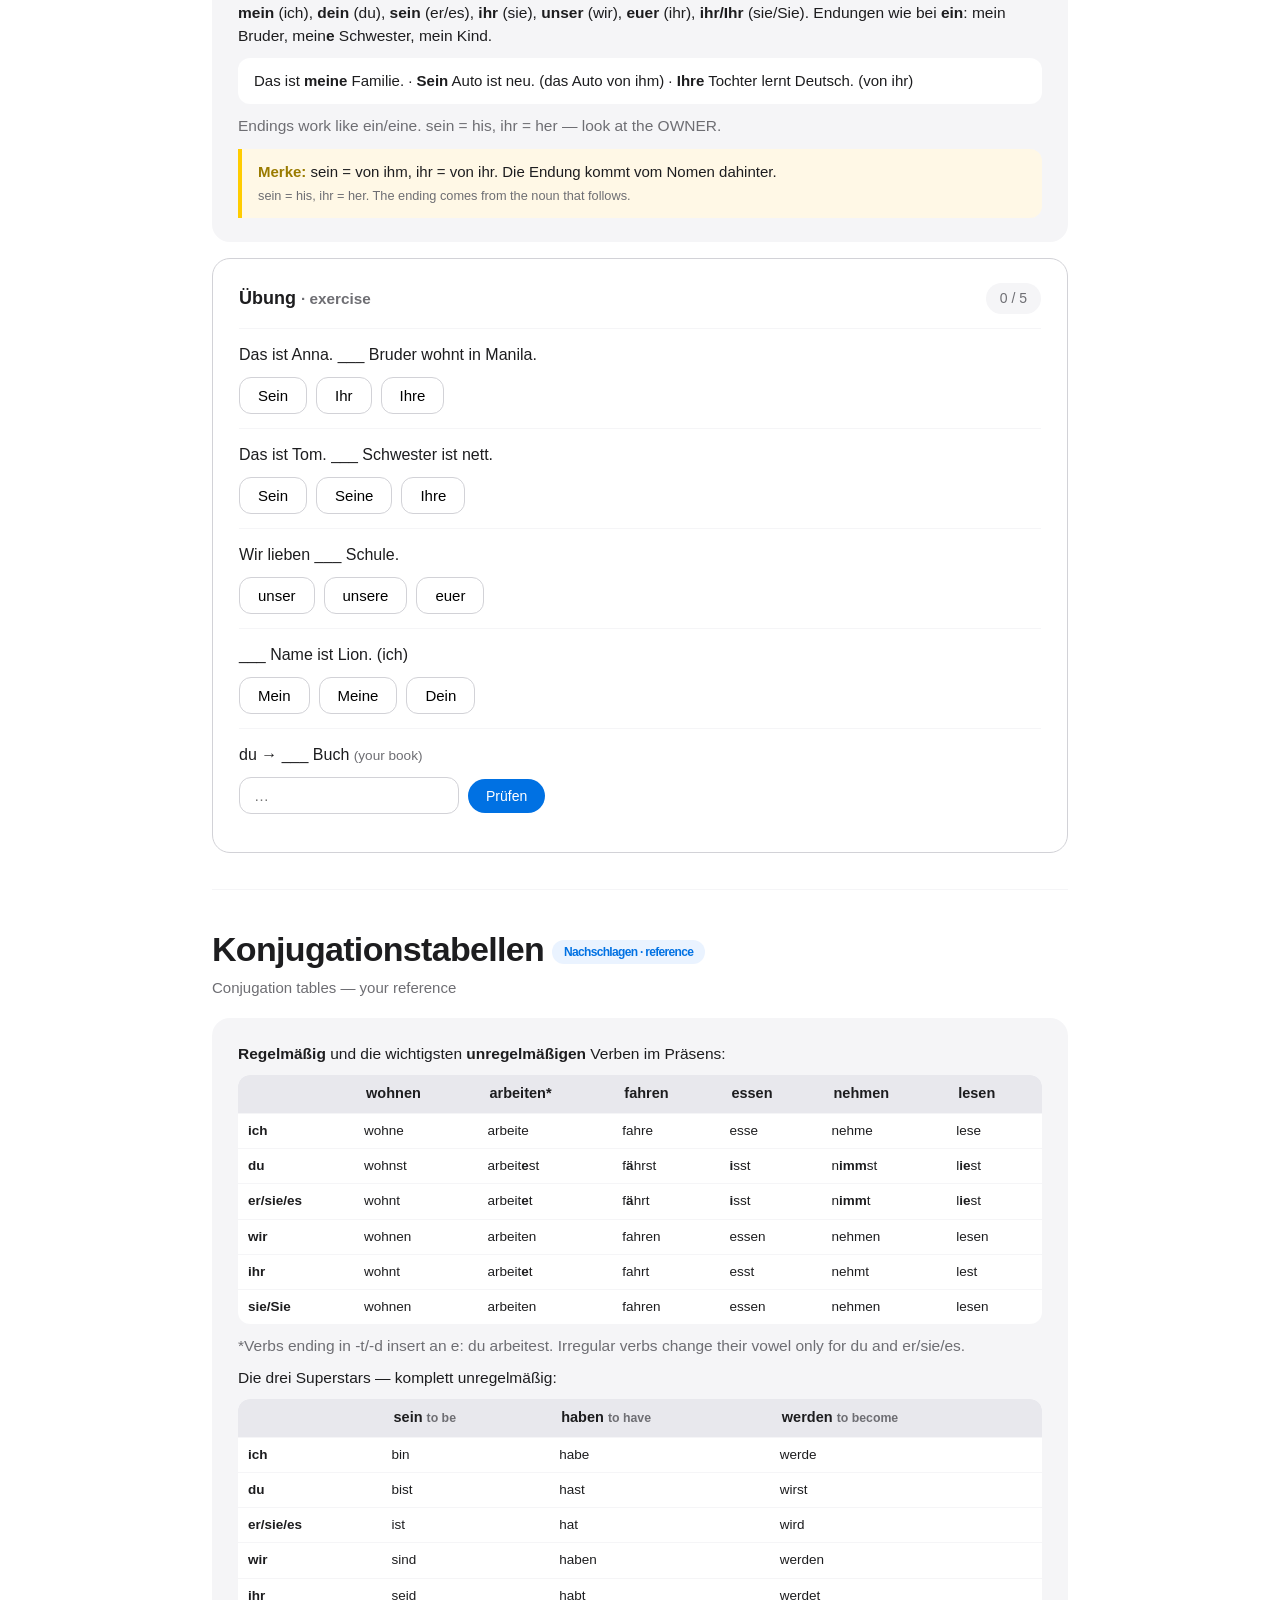
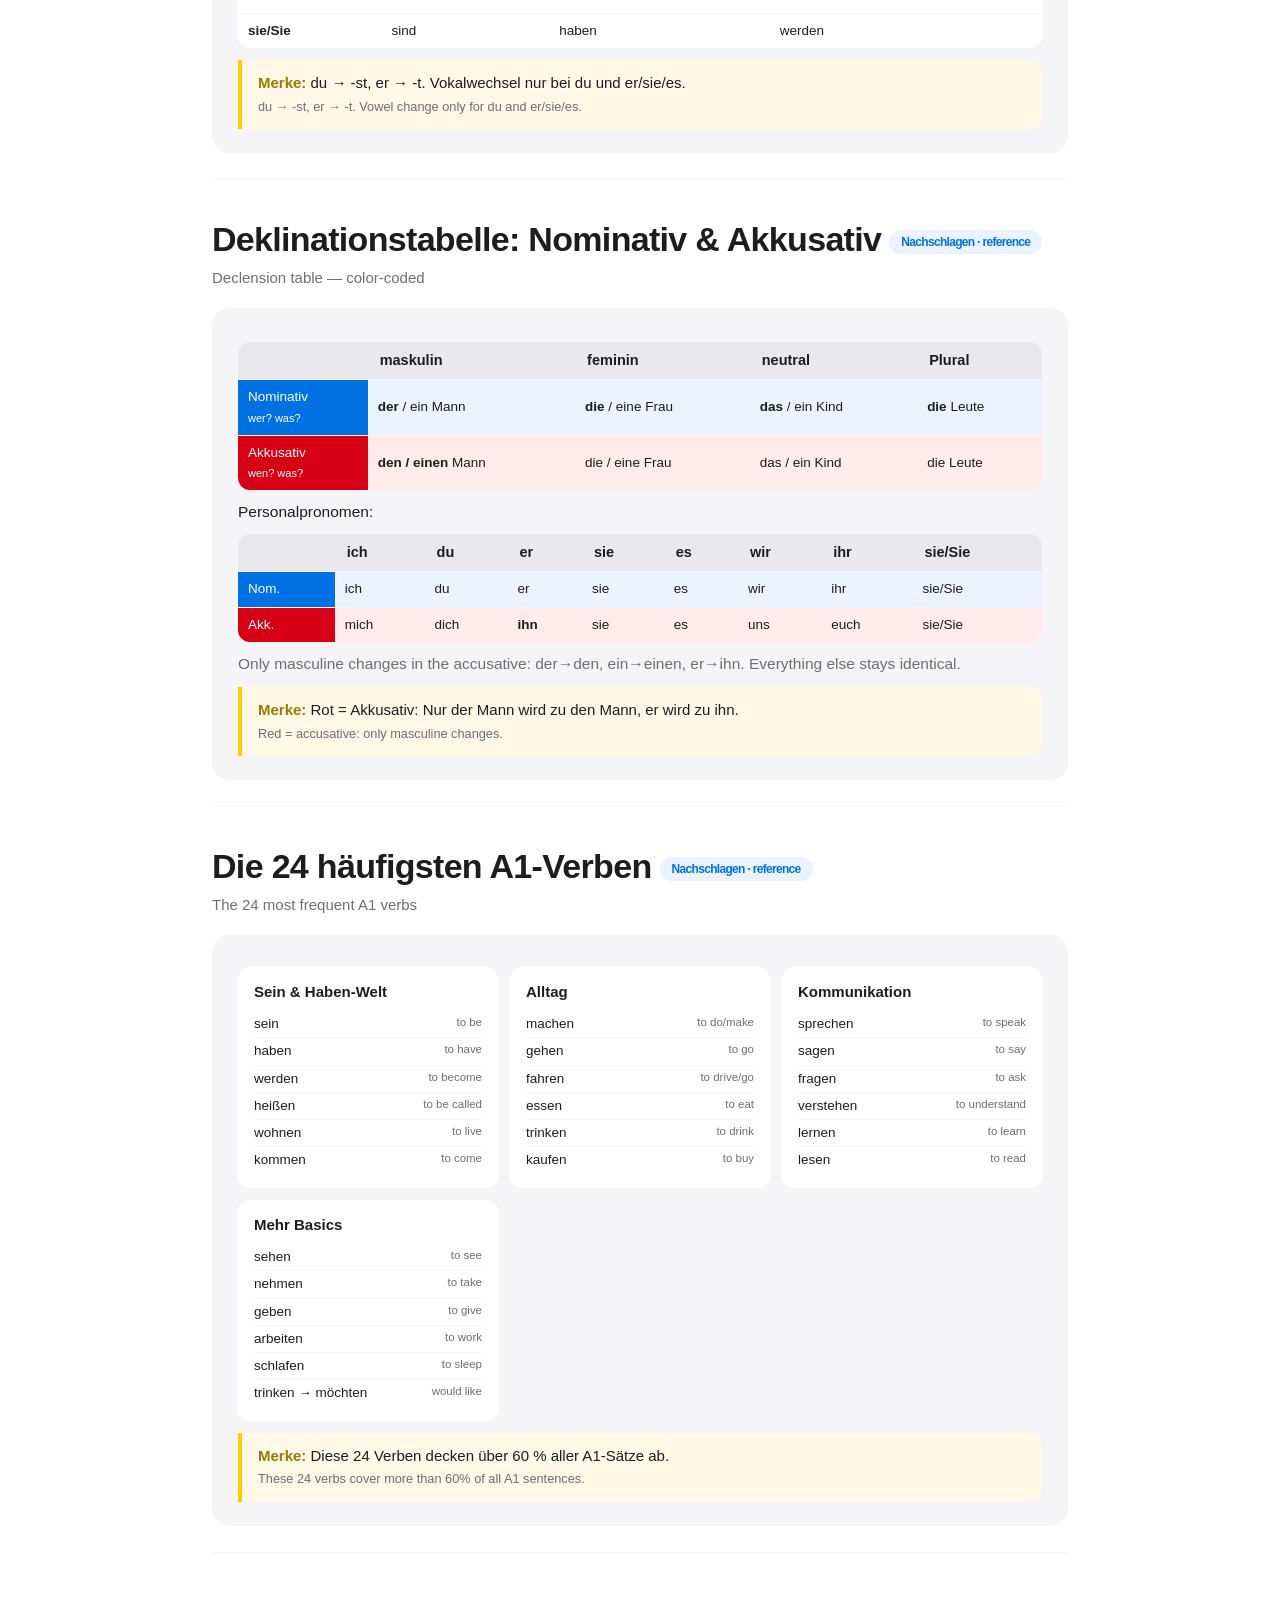
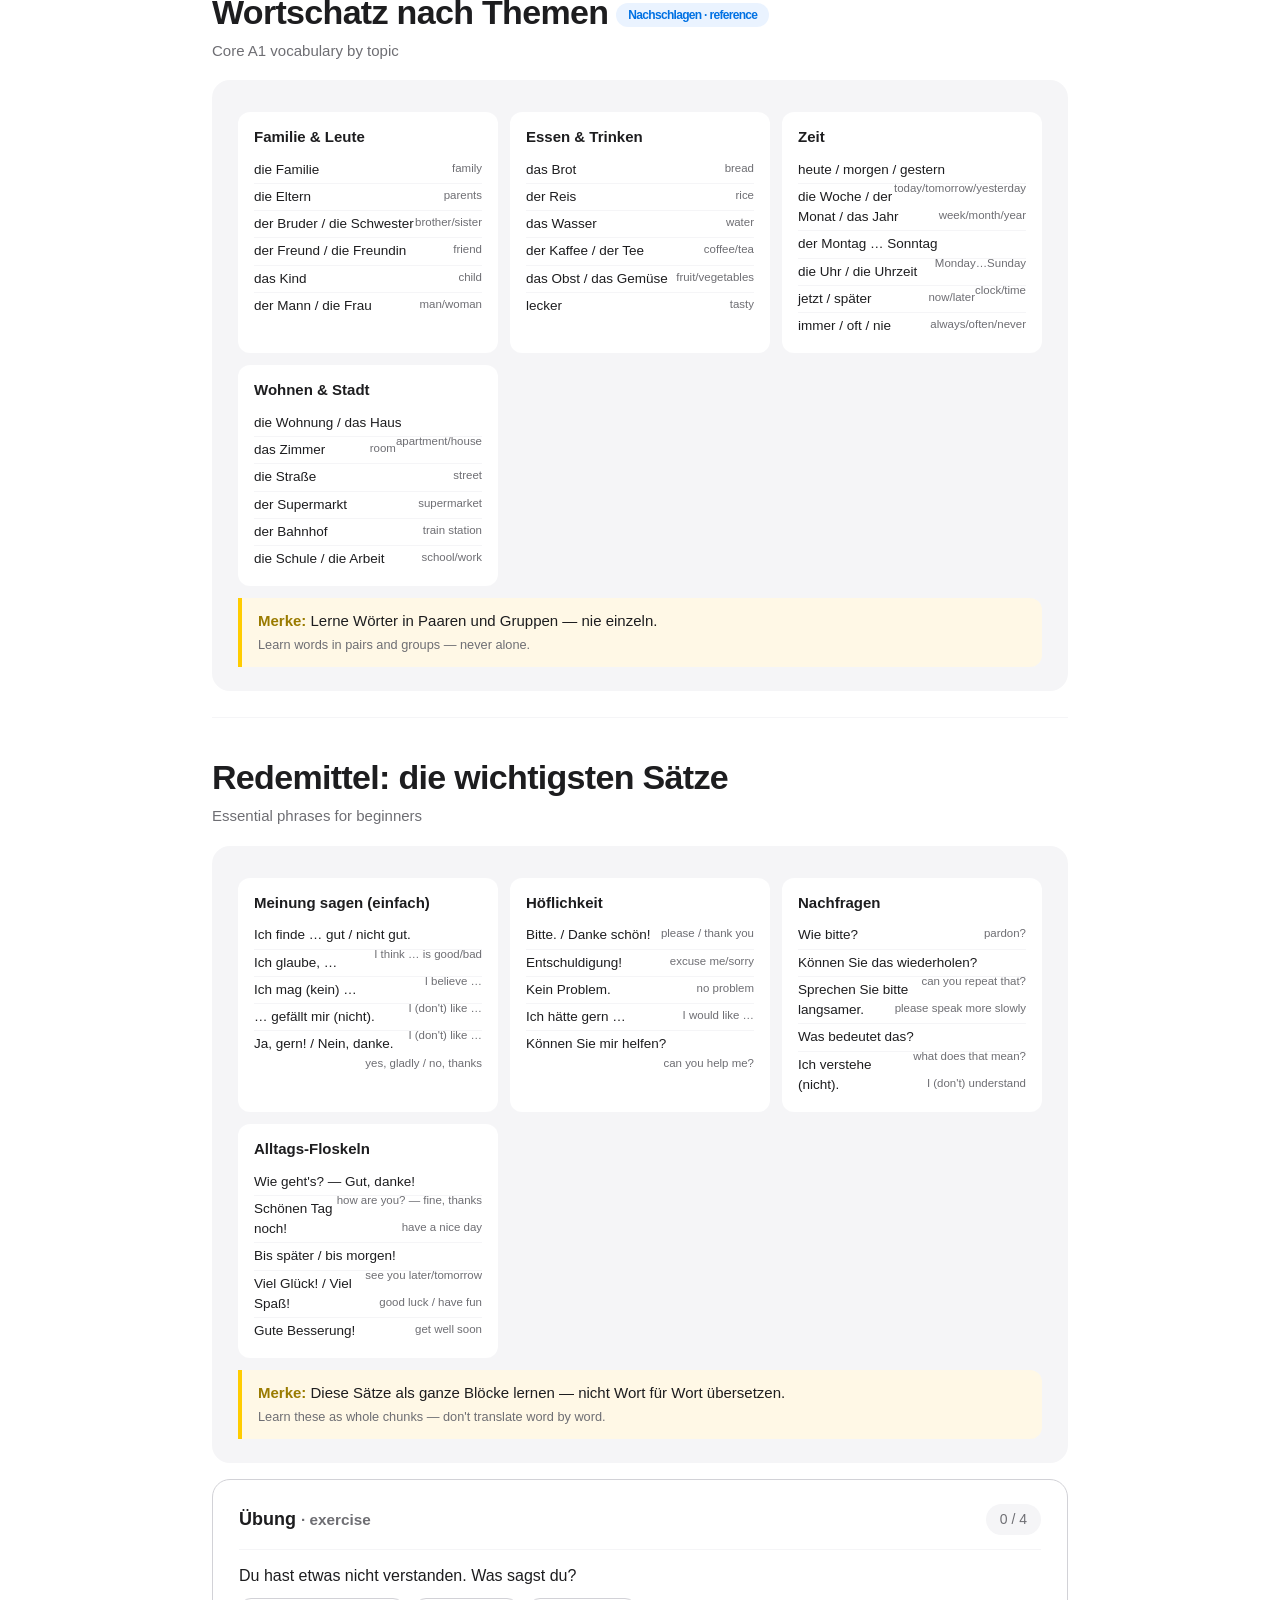
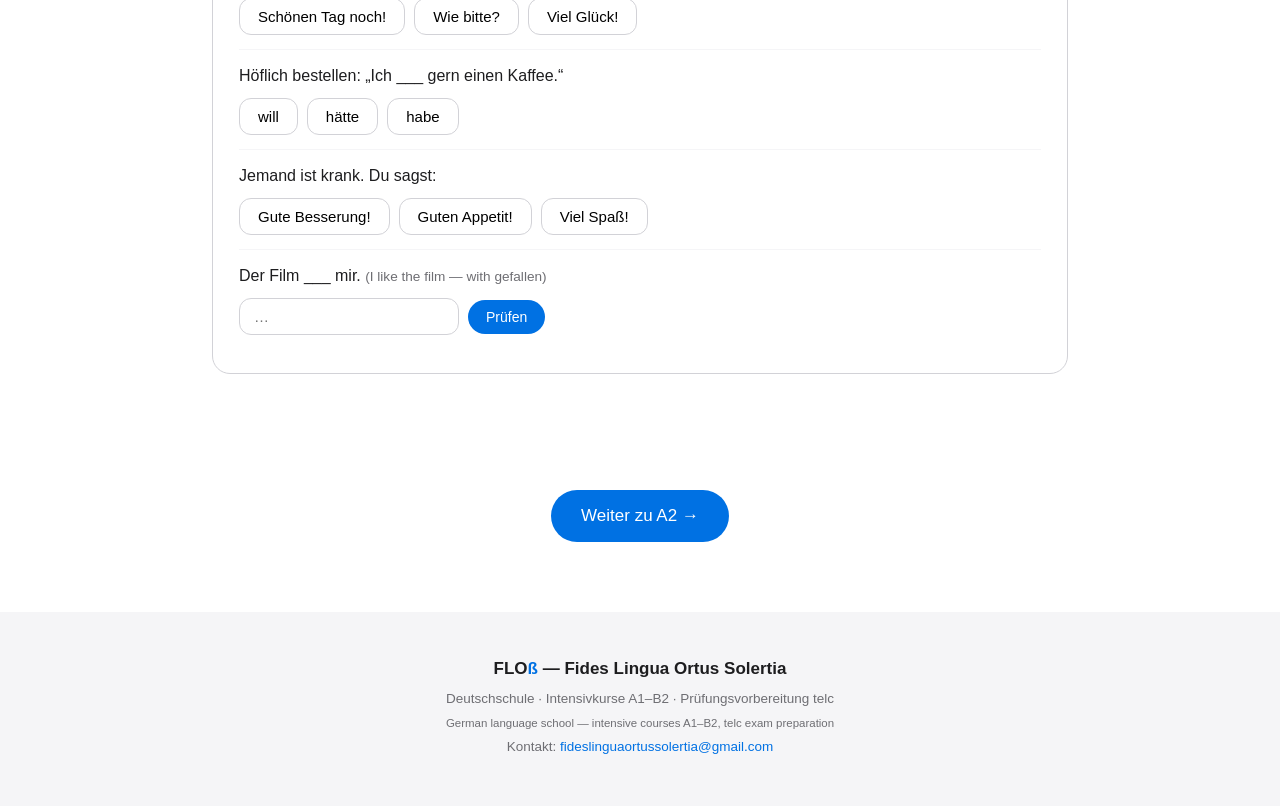
==== commit d9fb8b40: "Footer angepasst" ====
--- a/a1.html
+++ b/a1.html
@@ -22,8 +22,8 @@
 <div class="next-level" id="nextlvl"></div>
 <footer>
   <div class="flogo">FLO<span>ß</span> — Fides Lingua Ortus Solertia</div>
-  <p>Deine Deutschschule in Lapu-Lapu, Cebu · Intensivkurse A1–B2 · Wir bringen dich nach Deutschland.</p>
-  <p class="en">Your German school in Lapu-Lapu, Cebu — intensive courses A1–B2. We get you to Germany.</p>
+  <p>Deutschschule · Intensivkurse A1–B2 · Prüfungsvorbereitung telc</p>
+  <p class="en">German language school — intensive courses A1–B2, telc exam preparation</p>
   <p>Kontakt: <a href="mailto:fideslinguaortussolertia@gmail.com">fideslinguaortussolertia@gmail.com</a></p>
 </footer>
 <script src="data-a1.js"></script>
